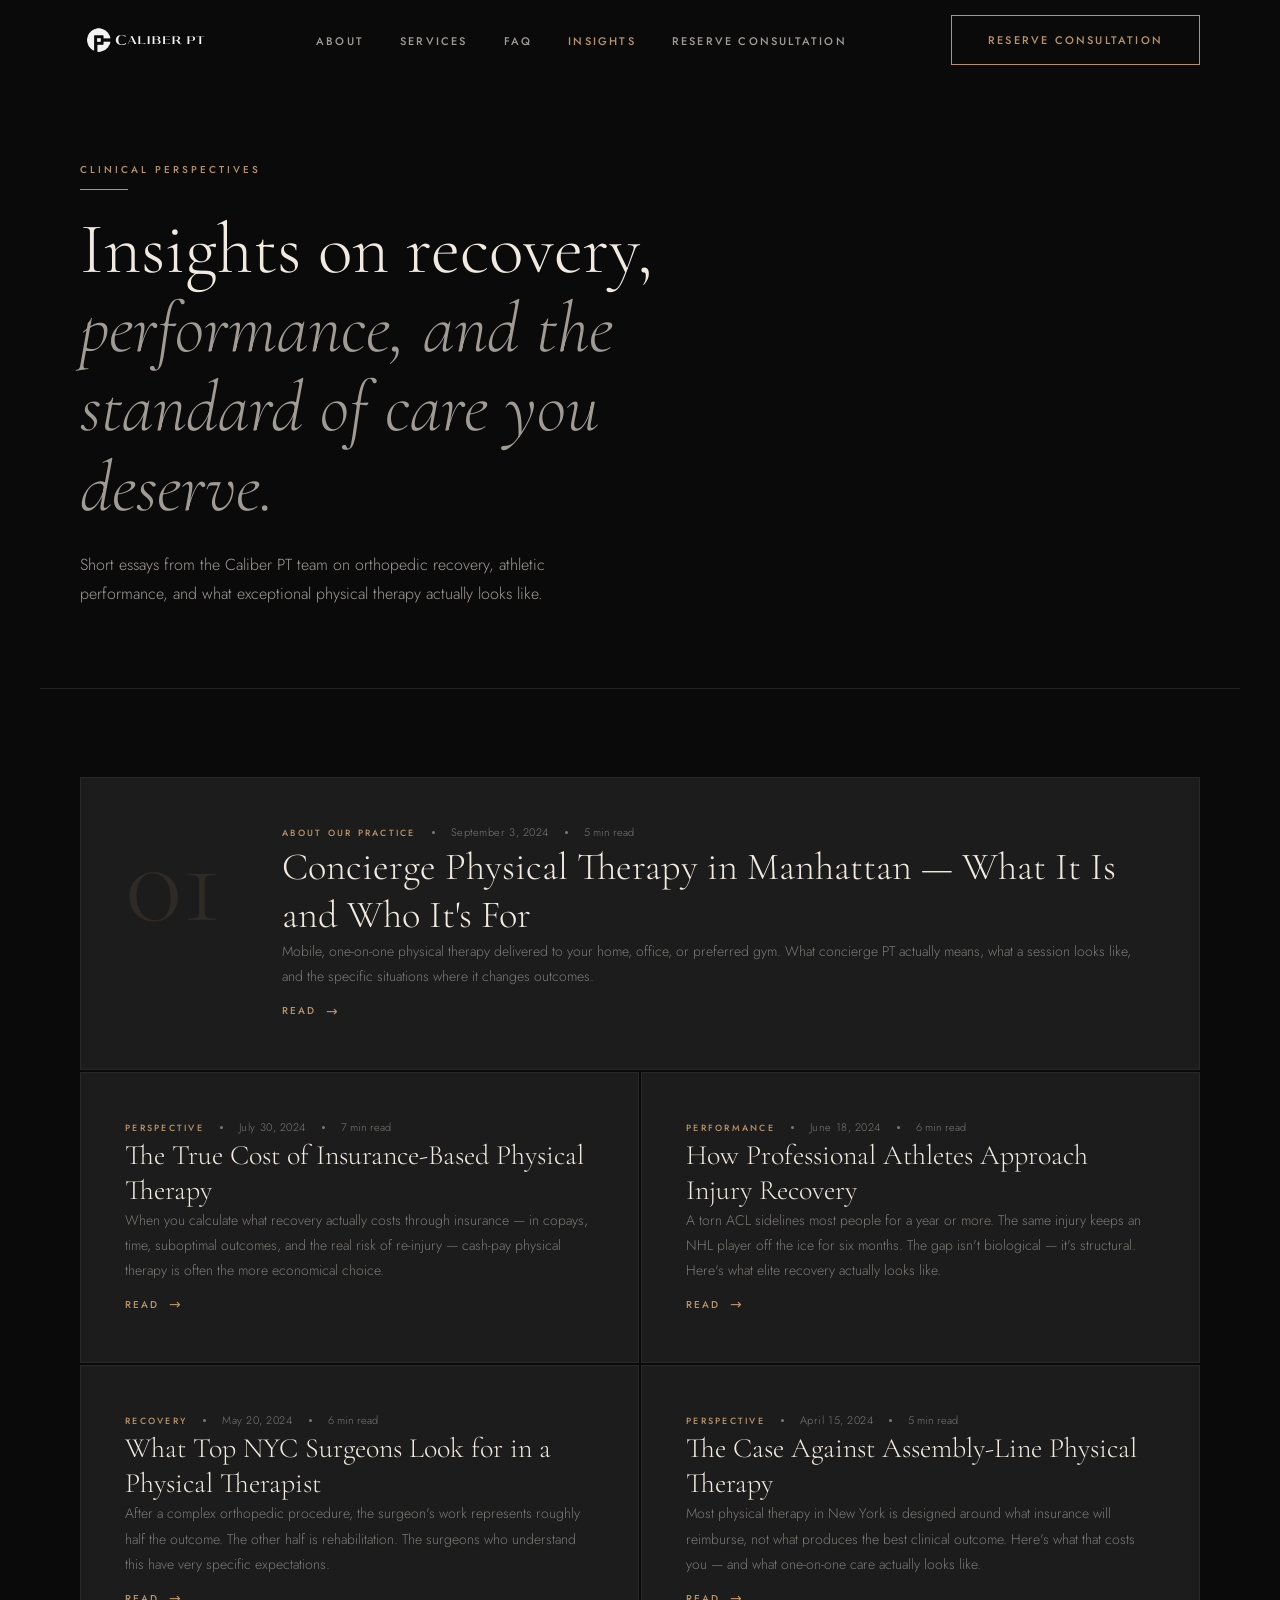
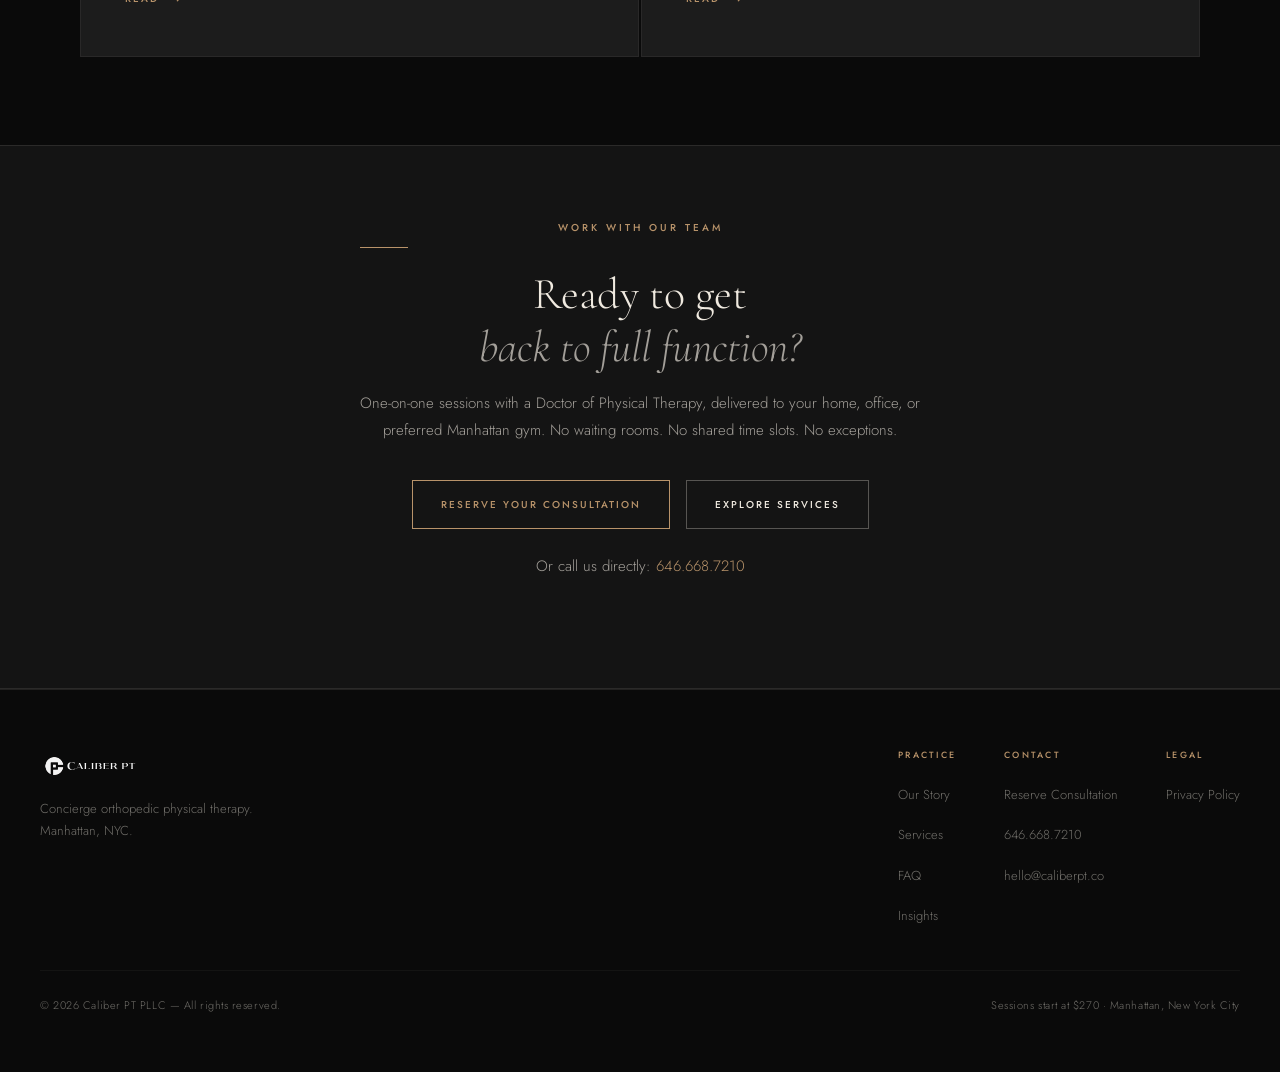
==== index.html @ 9ef49065 "Update index.html with content from caliber-blog-FIXED" ====
<!DOCTYPE html>
<html lang="en">
<head>
  <meta charset="UTF-8"><meta name="viewport" content="width=device-width, initial-scale=1">
  <meta name="theme-color" content="#0A0A0A">
  <title>Insights — Caliber PT | Concierge Physical Therapy Manhattan</title>
  <meta name="description" content="Clinical perspectives on orthopedic recovery, performance, and what exceptional physical therapy actually looks like. From the team at Caliber PT, Manhattan's concierge PT practice.">
  <link rel="canonical" href="https://insights.caliberpt.co">
  <meta property="og:type" content="website">
  <meta property="og:site_name" content="Caliber PT — Insights">
  <meta property="og:title" content="Insights — Caliber PT | Concierge Physical Therapy Manhattan">
  <meta property="og:description" content="Clinical perspectives on orthopedic recovery, performance, and what exceptional physical therapy actually looks like.">
  <meta property="og:url" content="https://insights.caliberpt.co">
  <meta property="og:locale" content="en_US">
  <script type="application/ld+json">{
  "@context": "https://schema.org",
  "@type": "LocalBusiness",
  "name": "Caliber PT PLLC",
  "description": "Concierge orthopedic physical therapy serving Manhattan, NYC. One-on-one sessions with Doctors of Physical Therapy.",
  "url": "https://caliberpt.co",
  "telephone": "646-668-7210",
  "email": "hello@caliberpt.co",
  "priceRange": "$$$",
  "address": {"@type":"PostalAddress","addressLocality":"Manhattan","addressRegion":"NY","addressCountry":"US"},
  "geo": {"@type":"GeoCoordinates","latitude":40.7831,"longitude":-73.9712},
  "areaServed": {"@type":"City","name":"Manhattan"},
  "sameAs": ["https://www.instagram.com/caliberptnyc/"]
}</script>
  <link rel="preconnect" href="https://fonts.googleapis.com">
<link rel="preconnect" href="https://fonts.gstatic.com" crossorigin>
<link rel="stylesheet" href="/_astro/_slug_.BFA1s-Ub.css">

</head>
<body>
<a href="#main-content" class="skip-link">Skip to content</a>
<nav class="nav" id="nav" role="navigation" aria-label="Main navigation">
  <div class="nav-inner">
    <a href="https://caliberpt.co" class="nav-logo" aria-label="Caliber PT — return to main site"><img src="caliber_logo.svg" alt="Caliber PT" style="height:52px;width:auto;display:block;"></a>
    <button class="nav-toggle" id="nav-toggle" aria-expanded="false" aria-controls="nav-links" aria-label="Toggle navigation"><span></span><span></span><span></span></button>
    <ul class="nav-links" id="nav-links" role="list">
      <li><a href="https://caliberpt.co/#/about">About</a></li>
      <li><a href="https://caliberpt.co/#/services">Services</a></li>
      <li><a href="https://caliberpt.co/#/faq">FAQ</a></li>
      <li><a href="https://insights.caliberpt.co" class="active">Insights</a></li>
      <li class="nav-cta-mobile-wrap"><a href="https://caliberpt.co/#/contact" class="nav-cta-mobile">Reserve Consultation</a></li>
    </ul>
    <a href="https://caliberpt.co/#/contact" class="nav-cta" aria-label="Reserve your consultation">Reserve Consultation</a>
  </div>
</nav>
<main id="main-content">

  <section class="hero" aria-label="Blog introduction">
    <span class="eyebrow fade-up">Clinical Perspectives</span>
    <h1 class="fade-up delay-1">
      Insights on recovery,<br><em>performance, and the standard of care you deserve.</em>
    </h1>
    <p class="hero-sub fade-up delay-2">
      Short essays from the Caliber PT team on orthopedic recovery, athletic performance,
      and what exceptional physical therapy actually looks like.
    </p>
  </section>

  <section class="posts-section" aria-label="All articles">
    <div class="posts-grid" id="posts-grid">

      <!-- FEATURED -->
      <article class="post-card fade-up featured" style="transition-delay:0s">
        <div class="post-number" aria-hidden="true">01</div>
        <div class="post-content">
          <div class="post-card-meta">
            <span class="post-category">About Our Practice</span>
            <span class="post-meta-dot" aria-hidden="true"></span>
            <time class="post-date" datetime="2024-09-03">September 3, 2024</time>
            <span class="post-meta-dot" aria-hidden="true"></span>
            <span class="post-read-time">5 min read</span>
          </div>
          <h2><a href="/blog/concierge-pt-manhattan">Concierge Physical Therapy in Manhattan — What It Is and Who It's For</a></h2>
          <p class="post-excerpt">Mobile, one-on-one physical therapy delivered to your home, office, or preferred gym. What concierge PT actually means, what a session looks like, and the specific situations where it changes outcomes.</p>
          <a href="/blog/concierge-pt-manhattan" class="post-read-link" aria-label="Read: Concierge Physical Therapy in Manhattan">Read</a>
        </div>
      </article>

      <!-- 4 STANDARD ARTICLES -->
      <article class="post-card fade-up" style="transition-delay:0.1s">
        <div class="post-content">
          <div class="post-card-meta">
            <span class="post-category">Perspective</span>
            <span class="post-meta-dot" aria-hidden="true"></span>
            <time class="post-date" datetime="2024-07-30">July 30, 2024</time>
            <span class="post-meta-dot" aria-hidden="true"></span>
            <span class="post-read-time">7 min read</span>
          </div>
          <h2><a href="/blog/true-cost-of-insurance-pt">The True Cost of Insurance-Based Physical Therapy</a></h2>
          <p class="post-excerpt">When you calculate what recovery actually costs through insurance — in copays, time, suboptimal outcomes, and the real risk of re-injury — cash-pay physical therapy is often the more economical choice.</p>
          <a href="/blog/true-cost-of-insurance-pt" class="post-read-link" aria-label="Read: The True Cost of Insurance-Based PT">Read</a>
        </div>
      </article>

      <article class="post-card fade-up" style="transition-delay:0.2s">
        <div class="post-content">
          <div class="post-card-meta">
            <span class="post-category">Performance</span>
            <span class="post-meta-dot" aria-hidden="true"></span>
            <time class="post-date" datetime="2024-06-18">June 18, 2024</time>
            <span class="post-meta-dot" aria-hidden="true"></span>
            <span class="post-read-time">6 min read</span>
          </div>
          <h2><a href="/blog/how-athletes-recover">How Professional Athletes Approach Injury Recovery</a></h2>
          <p class="post-excerpt">A torn ACL sidelines most people for a year or more. The same injury keeps an NHL player off the ice for six months. The gap isn't biological — it's structural. Here's what elite recovery actually looks like.</p>
          <a href="/blog/how-athletes-recover" class="post-read-link" aria-label="Read: How Professional Athletes Approach Injury Recovery">Read</a>
        </div>
      </article>

      <article class="post-card fade-up" style="transition-delay:0.3s">
        <div class="post-content">
          <div class="post-card-meta">
            <span class="post-category">Recovery</span>
            <span class="post-meta-dot" aria-hidden="true"></span>
            <time class="post-date" datetime="2024-05-20">May 20, 2024</time>
            <span class="post-meta-dot" aria-hidden="true"></span>
            <span class="post-read-time">6 min read</span>
          </div>
          <h2><a href="/blog/what-surgeons-expect">What Top NYC Surgeons Look for in a Physical Therapist</a></h2>
          <p class="post-excerpt">After a complex orthopedic procedure, the surgeon's work represents roughly half the outcome. The other half is rehabilitation. The surgeons who understand this have very specific expectations.</p>
          <a href="/blog/what-surgeons-expect" class="post-read-link" aria-label="Read: What Top NYC Surgeons Look for in a PT">Read</a>
        </div>
      </article>

      <article class="post-card fade-up" style="transition-delay:0.4s">
        <div class="post-content">
          <div class="post-card-meta">
            <span class="post-category">Perspective</span>
            <span class="post-meta-dot" aria-hidden="true"></span>
            <time class="post-date" datetime="2024-04-15">April 15, 2024</time>
            <span class="post-meta-dot" aria-hidden="true"></span>
            <span class="post-read-time">5 min read</span>
          </div>
          <h2><a href="/blog/assembly-line-pt">The Case Against Assembly-Line Physical Therapy</a></h2>
          <p class="post-excerpt">Most physical therapy in New York is designed around what insurance will reimburse, not what produces the best clinical outcome. Here's what that costs you — and what one-on-one care actually looks like.</p>
          <a href="/blog/assembly-line-pt" class="post-read-link" aria-label="Read: The Case Against Assembly-Line PT">Read</a>
        </div>
      </article>

    </div><!-- /posts-grid static -->

    <!-- AUTOMATED POSTS — loaded from posts.json via Make pipeline -->
    <div id="auto-posts-section" style="display:none;margin-top:2px;">
      <div class="posts-grid" id="auto-posts-grid"></div>
    </div>

  </section>

  <script type="application/ld+json">{"@context":"https://schema.org","@type":"Blog","name":"Caliber PT Insights","url":"https://insights.caliberpt.co","description":"Clinical perspectives on orthopedic recovery and performance from Caliber PT, Manhattan's concierge physical therapy practice.","publisher":{"@type":"Organization","name":"Caliber PT PLLC","url":"https://caliberpt.co"},"blogPost":[{"@type":"BlogPosting","headline":"Concierge Physical Therapy in Manhattan — What It Is and Who It's For","url":"https://insights.caliberpt.co/blog/concierge-pt-manhattan","datePublished":"2024-09-03"},{"@type":"BlogPosting","headline":"The True Cost of Insurance-Based Physical Therapy","url":"https://insights.caliberpt.co/blog/true-cost-of-insurance-pt","datePublished":"2024-07-30"},{"@type":"BlogPosting","headline":"How Professional Athletes Approach Injury Recovery","url":"https://insights.caliberpt.co/blog/how-athletes-recover","datePublished":"2024-06-18"},{"@type":"BlogPosting","headline":"What Top NYC Surgeons Look for in a Physical Therapist","url":"https://insights.caliberpt.co/blog/what-surgeons-expect","datePublished":"2024-05-20"},{"@type":"BlogPosting","headline":"The Case Against Assembly-Line Physical Therapy","url":"https://insights.caliberpt.co/blog/assembly-line-pt","datePublished":"2024-04-15"}]}</script>

</main>

<section class="article-cta" aria-label="Call to action">
  <div class="article-cta-inner">
    <span class="eyebrow">Work With Our Team</span>
    <h2>Ready to get<br><em>back to full function?</em></h2>
    <p>One-on-one sessions with a Doctor of Physical Therapy, delivered to your home, office, or preferred Manhattan gym. No waiting rooms. No shared time slots. No exceptions.</p>
    <div class="cta-btn-group">
      <a href="https://caliberpt.co/#/contact" class="btn-gold">Reserve Your Consultation</a>
      <a href="https://caliberpt.co/#/services" class="btn-cream">Explore Services</a>
    </div>
    <p class="cta-contact-line">Or call us directly: <a href="tel:6466687210">646.668.7210</a></p>
  </div>
</section>
<footer role="contentinfo">
  <div class="footer-inner">
    <div>
      <div class="footer-brand"><img src="caliber_logo.svg" alt="Caliber PT" style="height:40px;width:auto;display:block;margin-bottom:12px;"></div>
      <p class="footer-tagline">Concierge orthopedic physical therapy. Manhattan, NYC.</p>
    </div>
    <div class="footer-links">
      <div class="footer-col"><span class="footer-col-label">Practice</span>
        <ul role="list">
          <li><a href="https://caliberpt.co/#/about">Our Story</a></li>
          <li><a href="https://caliberpt.co/#/services">Services</a></li>
          <li><a href="https://caliberpt.co/#/faq">FAQ</a></li>
          <li><a href="https://insights.caliberpt.co">Insights</a></li>
        </ul>
      </div>
      <div class="footer-col"><span class="footer-col-label">Contact</span>
        <ul role="list">
          <li><a href="https://caliberpt.co/#/contact">Reserve Consultation</a></li>
          <li><a href="tel:6466687210">646.668.7210</a></li>
          <li><a href="mailto:hello@caliberpt.co">hello@caliberpt.co</a></li>
        </ul>
      </div>
      <div class="footer-col"><span class="footer-col-label">Legal</span>
        <ul role="list"><li><a href="https://caliberpt.co/#/privacy">Privacy Policy</a></li></ul>
      </div>
    </div>
  </div>
  <div class="footer-inner footer-bottom">
    <p>© 2026 Caliber PT PLLC — All rights reserved.</p>
    <p>Sessions start at $270 · Manhattan, New York City</p>
  </div>
</footer>

<script>
// Load automated posts from posts.json (Make pipeline output)
(async () => {
  try {
    const r = await fetch('./posts.json?v=' + Date.now());
    if (!r.ok) return;
    const posts = await r.json();
    if (!posts || !posts.length) return;
    const sorted = [...posts].sort((a,b) => b.publishTime - a.publishTime);
    const grid = document.getElementById('auto-posts-grid');
    const section = document.getElementById('auto-posts-section');
    sorted.forEach((p, i) => {
      const d = new Date(typeof p.publishTime === 'number' && p.publishTime < 1e12 ? p.publishTime * 1000 : p.publishTime);
      const date = d.toLocaleDateString('en-US', {year:'numeric',month:'long',day:'numeric'});
      const dateISO = d.toISOString().split('T')[0];
      grid.innerHTML += `
        <article class="post-card fade-up" style="transition-delay:${i * 0.1}s">
          <div class="post-content">
            <div class="post-card-meta">
              <span class="post-category">Insights</span>
              <span class="post-meta-dot" aria-hidden="true"></span>
              <time class="post-date" datetime="${dateISO}">${date}</time>
            </div>
            <h2><a href="./posts/${p.slug}.html">${p.title}</a></h2>
            <p class="post-excerpt">${p.excerpt || ''}</p>
            <a href="./posts/${p.slug}.html" class="post-read-link">Read</a>
          </div>
        </article>`;
    });
    section.style.display = 'block';
    // Re-trigger fade-up for new cards
    section.querySelectorAll('.fade-up').forEach(el => {
      new IntersectionObserver(([e]) => { if(e.isIntersecting) el.classList.add('visible'); }, {threshold:.1}).observe(el);
    });
  } catch(e) { /* posts.json not present yet — fine */ }
})();
</script>

<script>
document.addEventListener('DOMContentLoaded', function() {
  // Nav scroll
  var nav = document.getElementById('nav');
  window.addEventListener('scroll', function() {
    if (window.scrollY > 40) { nav && nav.classList.add('scrolled'); }
    else { nav && nav.classList.remove('scrolled'); }
  }, { passive: true });

  // Mobile nav toggle
  var toggle = document.getElementById('nav-toggle');
  var links = document.getElementById('nav-links');
  if (toggle) {
    toggle.addEventListener('click', function() {
      var isOpen = links && links.classList.toggle('open');
      toggle.setAttribute('aria-expanded', String(isOpen));
    });
  }

  // Fade-up on scroll — runs AFTER DOM exists so cards are found
  var fadeEls = document.querySelectorAll('.fade-up');
  if ('IntersectionObserver' in window) {
    var observer = new IntersectionObserver(function(entries) {
      entries.forEach(function(entry) {
        if (entry.isIntersecting) {
          entry.target.classList.add('visible');
          observer.unobserve(entry.target);
        }
      });
    }, { threshold: 0.08, rootMargin: '0px 0px -30px 0px' });
    fadeEls.forEach(function(el) { observer.observe(el); });
  } else {
    // Fallback for older browsers
    fadeEls.forEach(function(el) { el.classList.add('visible'); });
  }
});
</script>
</body>
</html>
---- _astro/_slug_.BFA1s-Ub.css ----
@import"https://fonts.googleapis.com/css2?family=Cormorant+Garamond:ital,wght@0,300;0,400;1,300;1,400&family=Jost:wght@300;400;500&display=swap";:root{--bg: #0A0A0A;--surface: #141414;--surface-2: #1C1C1C;--cream: #F0EAE0;--cream-65: rgba(240,234,224,.65);--cream-45: rgba(240,234,224,.45);--gold: #B8936A;--gold-light: #D4AC82;--border: rgba(240,234,224,.1);--border-hover: rgba(184,147,106,.35);--font-display: "Cormorant Garamond", Georgia, serif;--font-body: "Jost", system-ui, sans-serif;--max-w: 1200px;--content-w: 720px;--px: 40px;--section-py: 88px}*,*:before,*:after{box-sizing:border-box;margin:0;padding:0}html{scroll-behavior:smooth;-webkit-font-smoothing:antialiased}body{background:var(--bg);color:var(--cream-65);font-family:var(--font-body);font-weight:300;font-size:16px;line-height:1.9}a{color:inherit;text-decoration:none}img{display:block;max-width:100%}.skip-link{position:absolute;top:-100%;left:24px;padding:8px 16px;background:var(--gold);color:var(--bg);font-family:var(--font-body);font-size:12px;font-weight:500;letter-spacing:.1em;text-transform:uppercase;z-index:9999;transition:top .2s}.skip-link:focus{top:8px}.nav{position:fixed;top:0;left:0;right:0;height:80px;display:flex;align-items:center;z-index:100;transition:background .3s ease,backdrop-filter .3s ease}.nav.scrolled{background:#0a0a0af7;backdrop-filter:blur(12px);-webkit-backdrop-filter:blur(12px);border-bottom:1px solid var(--border)}.nav-inner{width:100%;max-width:var(--max-w);margin:0 auto;padding:0 var(--px);display:flex;align-items:center;justify-content:space-between}.nav-logo{font-family:var(--font-body);font-weight:500;font-size:13px;letter-spacing:.25em;text-transform:uppercase;color:var(--cream)}.nav-logo span{color:var(--gold)}.nav-links{display:flex;align-items:center;gap:36px;list-style:none}.nav-links a{font-family:var(--font-body);font-size:11px;font-weight:500;letter-spacing:.2em;text-transform:uppercase;color:var(--cream-65);transition:color .2s}.nav-links a:hover,.nav-links a.active{color:var(--cream)}.nav-links a.active{color:var(--gold)}.nav-cta{font-family:var(--font-body);font-size:11px;font-weight:500;letter-spacing:.2em;text-transform:uppercase;color:var(--gold);border:1px solid var(--gold);padding:14px 36px;transition:background .25s,color .25s}.nav-cta:hover{background:var(--gold);color:var(--bg)}.nav-toggle{display:none;flex-direction:column;gap:5px;cursor:pointer;background:none;border:none;padding:4px}.nav-toggle span{display:block;width:24px;height:1px;background:var(--cream);transition:transform .25s,opacity .25s}.hero{padding-top:160px;padding-bottom:80px;padding-left:var(--px);padding-right:var(--px);max-width:var(--max-w);margin:0 auto;border-bottom:1px solid var(--border)}.eyebrow{font-family:var(--font-body);font-size:10px;font-weight:500;letter-spacing:.3em;text-transform:uppercase;color:var(--gold);display:block;margin-bottom:20px}.eyebrow:after{content:"";display:block;width:48px;height:1px;background:var(--gold);margin-top:10px}.hero h1{font-family:var(--font-display);font-weight:300;font-size:clamp(42px,6vw,72px);line-height:1.1;color:var(--cream);max-width:700px}.hero h1 em{font-style:italic;color:var(--cream-65)}.hero-sub{margin-top:24px;font-size:16px;line-height:1.8;color:var(--cream-65);max-width:500px}.posts-section{max-width:var(--max-w);margin:0 auto;padding:var(--section-py) var(--px)}.posts-grid{display:grid;grid-template-columns:repeat(2,1fr);gap:2px}.post-card{background:var(--surface-2);border:1px solid rgba(240,234,224,.06);padding:44px;display:flex;flex-direction:column;gap:16px;transition:border-color .25s;position:relative;overflow:hidden}.post-card:after{content:"";position:absolute;bottom:0;left:44px;width:0;height:1px;background:var(--gold);transition:width .35s ease}.post-card:hover{border-color:var(--border-hover)}.post-card:hover:after{width:calc(100% - 88px)}.post-card-meta{display:flex;align-items:center;gap:16px}.post-category{font-family:var(--font-body);font-size:9px;font-weight:500;letter-spacing:.25em;text-transform:uppercase;color:var(--gold)}.post-date{font-size:11px;color:var(--cream-45);letter-spacing:.05em}.post-read-time{font-size:11px;color:var(--cream-45)}.post-meta-dot{width:3px;height:3px;border-radius:50%;background:var(--cream-45);flex-shrink:0}.post-card h2{font-family:var(--font-display);font-weight:300;font-size:clamp(22px,2.5vw,28px);line-height:1.25;color:var(--cream);transition:color .2s}.post-card:hover h2{color:var(--gold-light)}.post-excerpt{font-size:14px;line-height:1.8;color:var(--cream-45);flex:1}.post-read-link{display:inline-flex;align-items:center;gap:10px;font-family:var(--font-body);font-size:10px;font-weight:500;letter-spacing:.2em;text-transform:uppercase;color:var(--gold);margin-top:8px;transition:gap .2s}.post-card:hover .post-read-link{gap:16px}.post-read-link:after{content:"→";font-size:14px}.post-card.featured{grid-column:1 / -1;flex-direction:row;gap:60px;align-items:flex-start}.post-card.featured .post-content{flex:1}.post-card.featured .post-number{font-family:var(--font-display);font-size:120px;font-weight:300;line-height:1;color:#b8936a1f;flex-shrink:0;user-select:none}.post-card.featured h2{font-size:clamp(28px,3vw,40px)}.section-divider{width:100%;max-width:var(--max-w);margin:0 auto;padding:0 var(--px)}.section-divider hr{border:none;border-top:1px solid rgba(240,234,224,.06)}.article-hero{padding-top:160px;padding-bottom:64px;padding-left:var(--px);padding-right:var(--px);max-width:var(--max-w);margin:0 auto;border-bottom:1px solid var(--border)}.article-meta{display:flex;align-items:center;gap:16px;margin-bottom:32px;flex-wrap:wrap}.article-hero h1{font-family:var(--font-display);font-weight:300;font-size:clamp(36px,5vw,60px);line-height:1.1;color:var(--cream);max-width:820px;margin-bottom:24px}.article-hero h1 em{font-style:italic;color:var(--cream-65)}.article-description{font-size:17px;line-height:1.8;color:var(--cream-65);max-width:620px}.article-layout{display:grid;grid-template-columns:1fr 280px;gap:64px;max-width:var(--max-w);margin:0 auto;padding:64px var(--px) var(--section-py)}.article-body{min-width:0}.article-body p{font-size:16px;line-height:1.95;color:var(--cream-65);margin-bottom:28px}.article-body h2{font-family:var(--font-display);font-weight:300;font-size:clamp(24px,3vw,34px);line-height:1.2;color:var(--cream);margin:52px 0 20px}.article-body h3{font-family:var(--font-display);font-weight:400;font-size:clamp(18px,2vw,22px);line-height:1.3;color:var(--cream);margin:36px 0 16px}.article-body ul,.article-body ol{margin:0 0 28px 24px;color:var(--cream-65)}.article-body li{margin-bottom:10px;line-height:1.8}.article-body ul li::marker{color:var(--gold)}.article-body blockquote{border-left:2px solid var(--gold);padding:4px 0 4px 28px;margin:40px 0}.article-body blockquote p{font-family:var(--font-display);font-style:italic;font-size:clamp(18px,2.5vw,24px);line-height:1.6;color:var(--cream);margin-bottom:0}.article-body strong{font-weight:500;color:var(--cream)}.article-body hr{border:none;border-top:1px solid var(--border);margin:48px 0}.article-sidebar{position:sticky;top:110px;height:fit-content}.sidebar-card{background:var(--surface-2);border:1px solid rgba(240,234,224,.08);padding:32px;margin-bottom:24px}.sidebar-label{font-family:var(--font-body);font-size:9px;font-weight:500;letter-spacing:.3em;text-transform:uppercase;color:var(--gold);display:block;margin-bottom:16px}.sidebar-label:after{content:"";display:block;width:32px;height:1px;background:var(--gold);margin-top:8px}.sidebar-toc{list-style:none;display:flex;flex-direction:column;gap:4px}.sidebar-toc a{font-size:13px;color:var(--cream-45);line-height:1.5;display:block;padding:6px 0;border-bottom:1px solid rgba(240,234,224,.04);transition:color .2s}.sidebar-toc a:hover{color:var(--cream)}.sidebar-cta-heading{font-family:var(--font-display);font-weight:300;font-size:20px;line-height:1.3;color:var(--cream);margin-bottom:12px}.sidebar-cta-text{font-size:13px;color:var(--cream-45);line-height:1.7;margin-bottom:20px}.btn-gold{display:inline-block;font-family:var(--font-body);font-size:10px;font-weight:500;letter-spacing:.2em;text-transform:uppercase;color:var(--gold);border:1px solid var(--gold);padding:14px 28px;transition:background .25s,color .25s;width:100%;text-align:center}.btn-gold:hover{background:var(--gold);color:var(--bg)}.btn-cream{display:inline-block;font-family:var(--font-body);font-size:10px;font-weight:500;letter-spacing:.2em;text-transform:uppercase;color:var(--cream);border:1px solid rgba(240,234,224,.3);padding:14px 28px;transition:background .25s,color .25s;width:100%;text-align:center}.btn-cream:hover{background:var(--cream);color:var(--bg)}.article-cta{background:var(--surface);border-top:1px solid var(--border);border-bottom:1px solid var(--border);padding:72px var(--px);text-align:center}.article-cta-inner{max-width:560px;margin:0 auto}.article-cta h2{font-family:var(--font-display);font-weight:300;font-size:clamp(28px,4vw,44px);line-height:1.2;color:var(--cream);margin-bottom:16px}.article-cta h2 em{font-style:italic;color:var(--cream-65)}.article-cta p{font-size:15px;color:var(--cream-65);line-height:1.8;margin-bottom:36px}.cta-btn-group{display:flex;align-items:center;justify-content:center;gap:16px;flex-wrap:wrap}.cta-btn-group .btn-gold,.cta-btn-group .btn-cream{width:auto}.cta-contact-line{margin-top:24px;font-size:13px;color:var(--cream-45)}.cta-contact-line a{color:var(--gold);transition:color .2s}.cta-contact-line a:hover{color:var(--gold-light)}.back-bar{padding:24px var(--px);max-width:var(--max-w);margin:0 auto}.back-link{display:inline-flex;align-items:center;gap:10px;font-family:var(--font-body);font-size:10px;font-weight:500;letter-spacing:.2em;text-transform:uppercase;color:var(--cream-45);transition:color .2s,gap .2s}.back-link:hover{color:var(--cream);gap:14px}.back-link:before{content:"←";font-size:14px}footer{border-top:1px solid var(--border);padding:56px var(--px)}.footer-inner{max-width:var(--max-w);margin:0 auto;display:flex;align-items:flex-start;justify-content:space-between;gap:40px;flex-wrap:wrap}.footer-brand{font-family:var(--font-body);font-weight:500;font-size:13px;letter-spacing:.25em;text-transform:uppercase;color:var(--cream);margin-bottom:12px}.footer-brand span{color:var(--gold)}.footer-tagline{font-size:13px;color:var(--cream-45);max-width:240px;line-height:1.7}.footer-links{display:flex;gap:48px;flex-wrap:wrap}.footer-col-label{font-family:var(--font-body);font-size:9px;font-weight:500;letter-spacing:.25em;text-transform:uppercase;color:var(--gold);display:block;margin-bottom:16px}.footer-col ul{list-style:none;display:flex;flex-direction:column;gap:10px}.footer-col ul a{font-size:13px;color:var(--cream-45);transition:color .2s}.footer-col ul a:hover{color:var(--cream)}.footer-bottom{max-width:var(--max-w);margin:40px auto 0;padding-top:24px;border-top:1px solid rgba(240,234,224,.04);display:flex;align-items:center;justify-content:space-between;flex-wrap:wrap;gap:12px}.footer-bottom p{font-size:11px;color:var(--cream-45);letter-spacing:.05em}.fade-up{opacity:0;transform:translateY(24px);transition:opacity .7s ease,transform .7s ease}.fade-up.visible{opacity:1;transform:translateY(0)}.delay-1{transition-delay:.1s}.delay-2{transition-delay:.2s}.delay-3{transition-delay:.35s}.delay-4{transition-delay:.5s}@media (max-width: 900px){:root{--px: 24px;--section-py: 64px}.nav-links,.nav-cta{display:none}.nav-links.open{display:flex;flex-direction:column;position:fixed;top:80px;left:0;right:0;background:#0a0a0afa;backdrop-filter:blur(16px);padding:32px 24px 40px;gap:24px;border-bottom:1px solid var(--border)}.nav-links.open .nav-cta-mobile{display:inline-block;margin-top:8px;font-family:var(--font-body);font-size:11px;font-weight:500;letter-spacing:.2em;text-transform:uppercase;color:var(--gold);border:1px solid var(--gold);padding:14px 28px;text-align:center}.nav-toggle{display:flex}.posts-grid{grid-template-columns:1fr}.post-card.featured{flex-direction:column;gap:24px}.post-card.featured .post-number{display:none}.article-layout{grid-template-columns:1fr;gap:0}.article-sidebar{display:none}.footer-inner{flex-direction:column}}@media (max-width: 600px){.post-card{padding:28px}.cta-btn-group{flex-direction:column;align-items:stretch}.cta-btn-group .btn-gold,.cta-btn-group .btn-cream{width:100%;text-align:center}}:focus-visible{outline:2px solid var(--gold);outline-offset:3px}::selection{background:#b8936a40;color:var(--cream)}
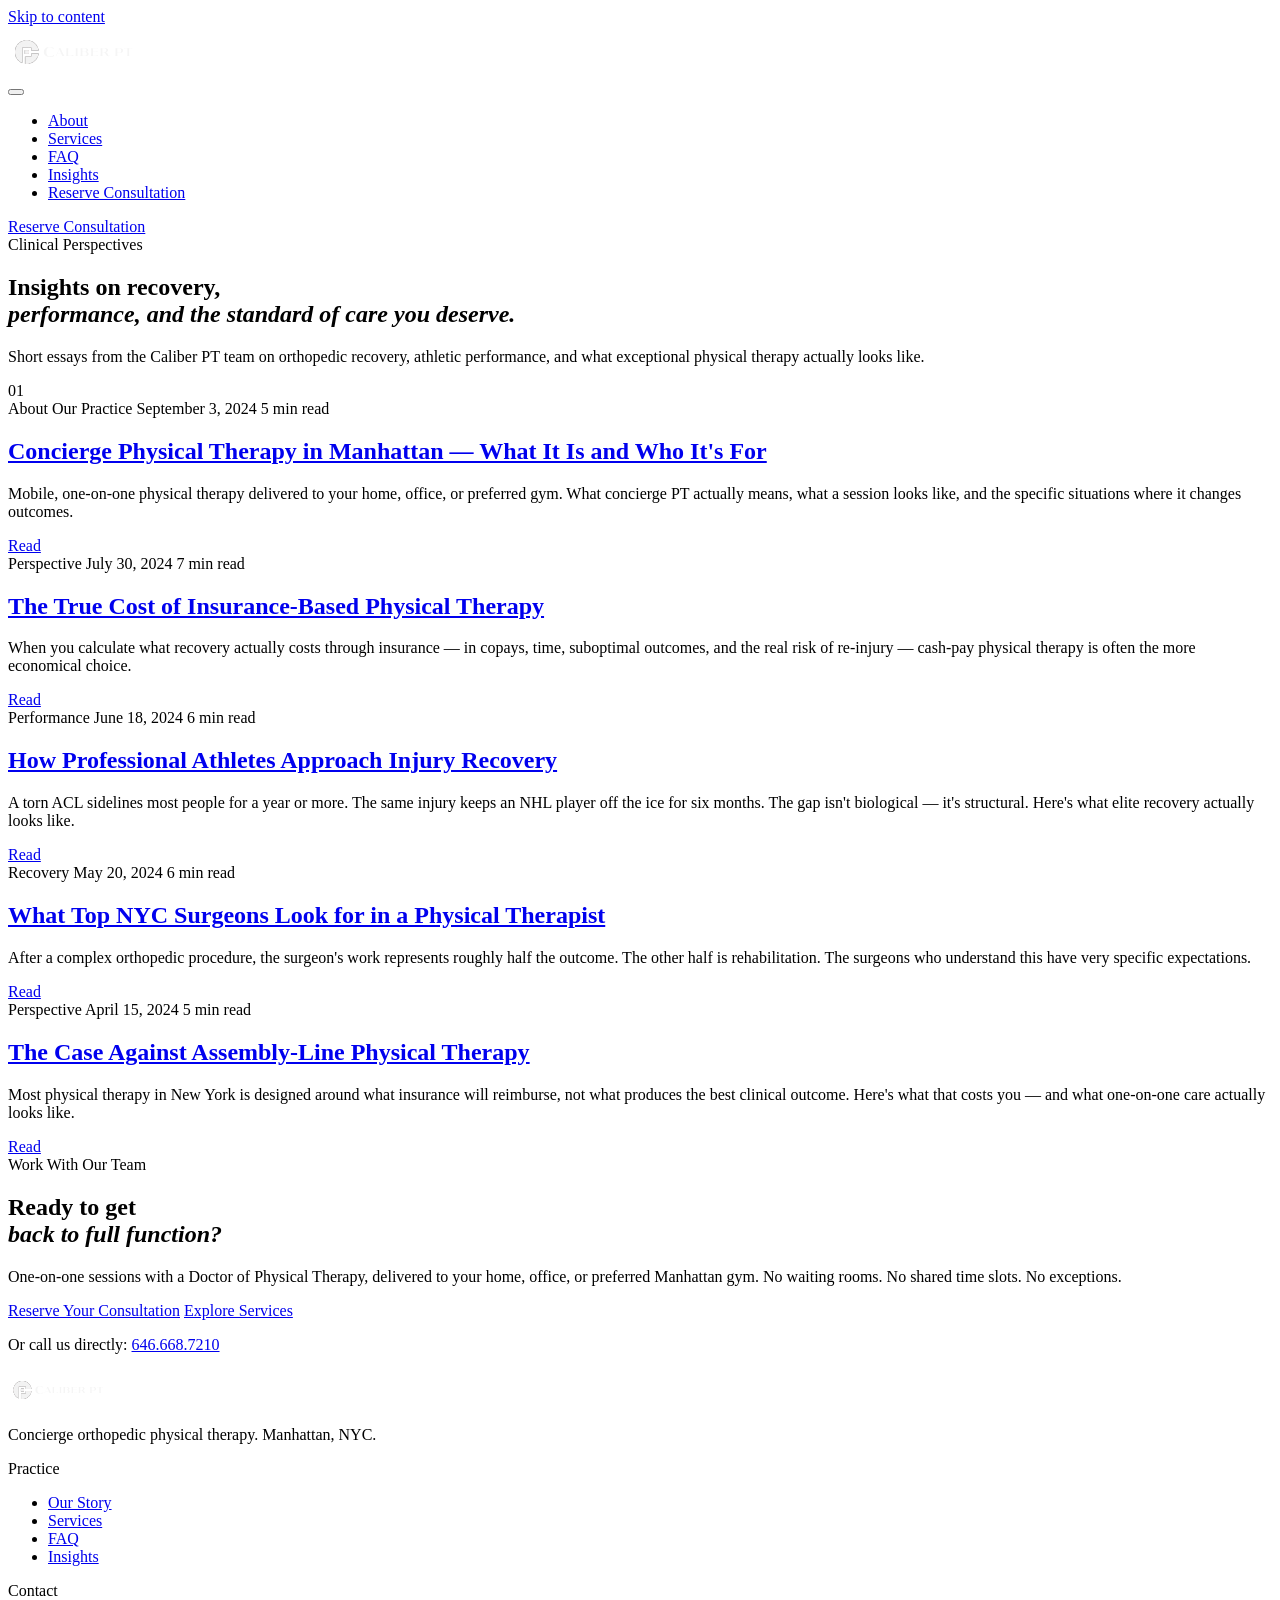
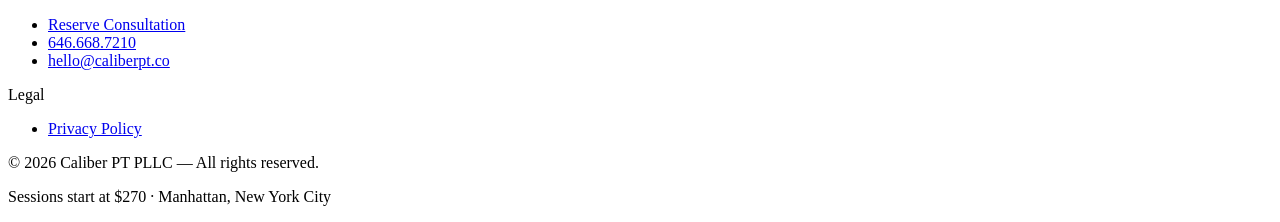
==== commit edfabd69: "Fix stylesheet link in index.html stylesheet fix" ====
--- a/index.html
+++ b/index.html
@@ -28,7 +28,7 @@
 }</script>
   <link rel="preconnect" href="https://fonts.googleapis.com">
 <link rel="preconnect" href="https://fonts.gstatic.com" crossorigin>
-<link rel="stylesheet" href="/_astro/_slug_.BFA1s-Ub.css">
+<link rel="stylesheet" href="href="./_astro/_slug_.BFA1s-Ub.css">
 
 </head>
 <body>
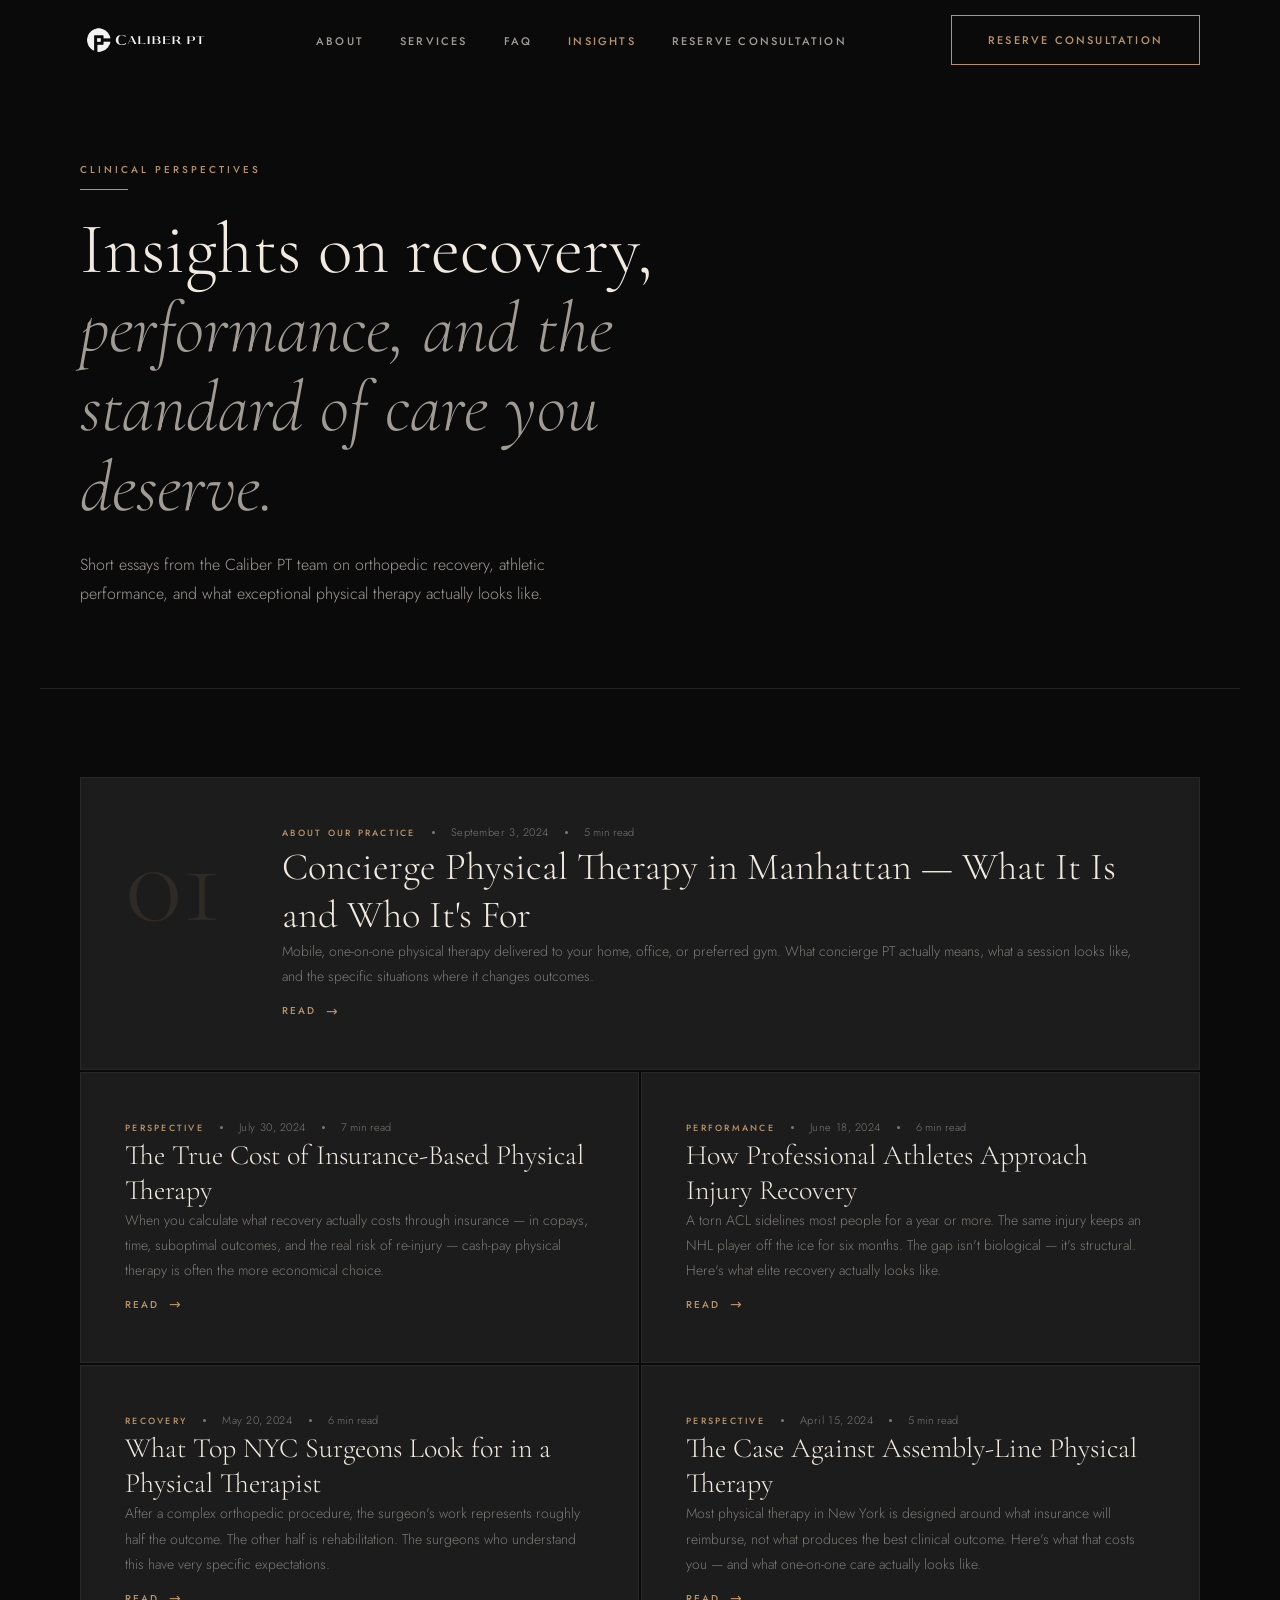
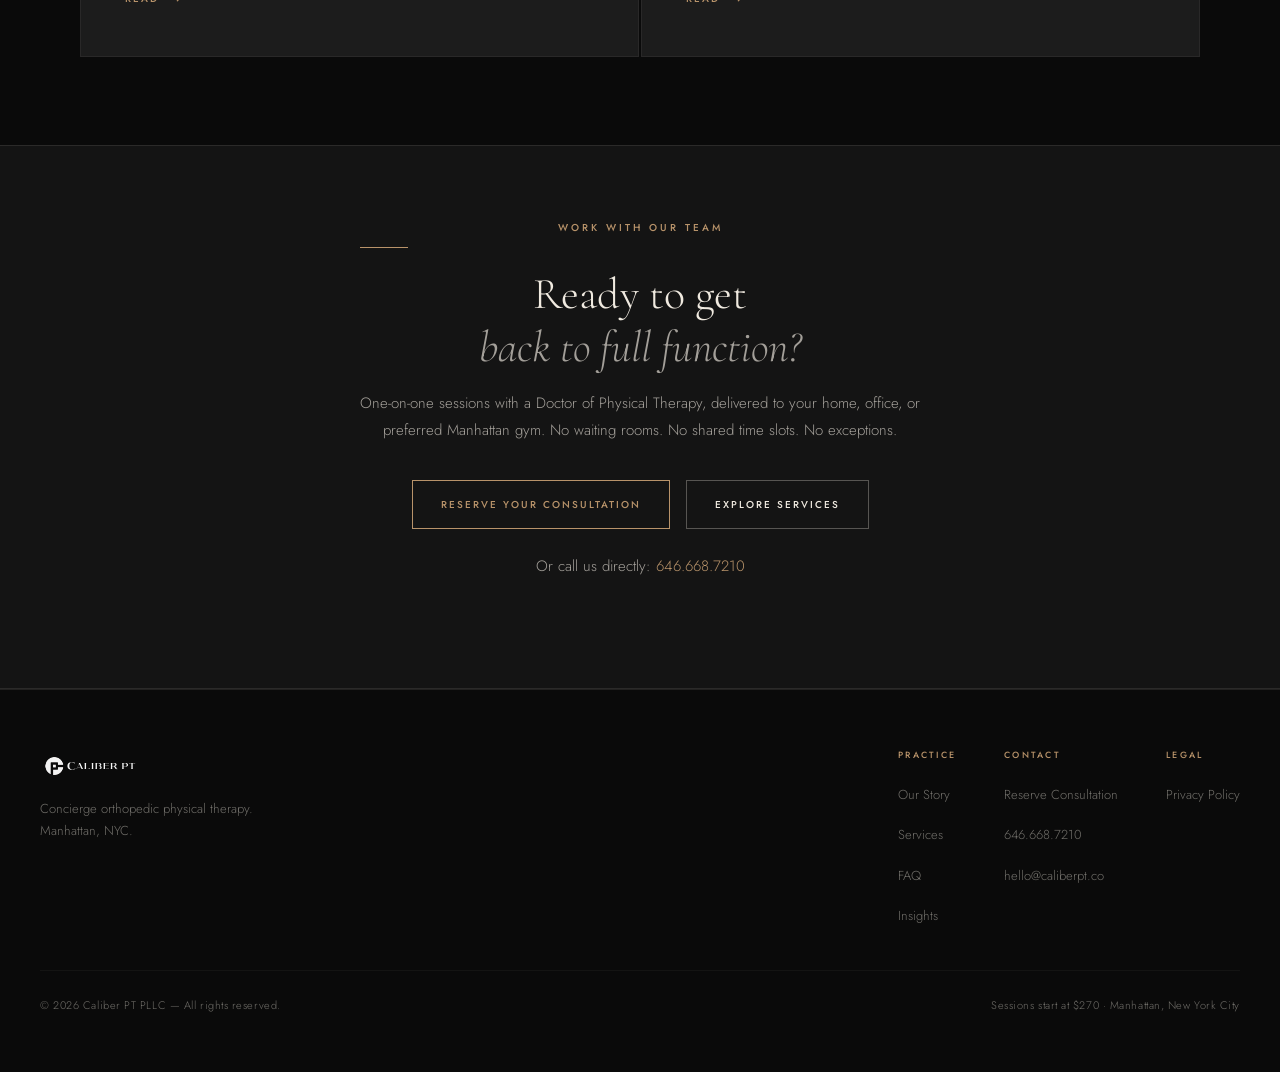
==== commit a8f2b54d: "Fix stylesheet link in index.html" ====
--- a/index.html
+++ b/index.html
@@ -28,8 +28,7 @@
 }</script>
   <link rel="preconnect" href="https://fonts.googleapis.com">
 <link rel="preconnect" href="https://fonts.gstatic.com" crossorigin>
-<link rel="stylesheet" href="href="./_astro/_slug_.BFA1s-Ub.css">
-
+<link rel="stylesheet" href="./_astro/_slug_.BFA1s-Ub.css">
 </head>
 <body>
 <a href="#main-content" class="skip-link">Skip to content</a>
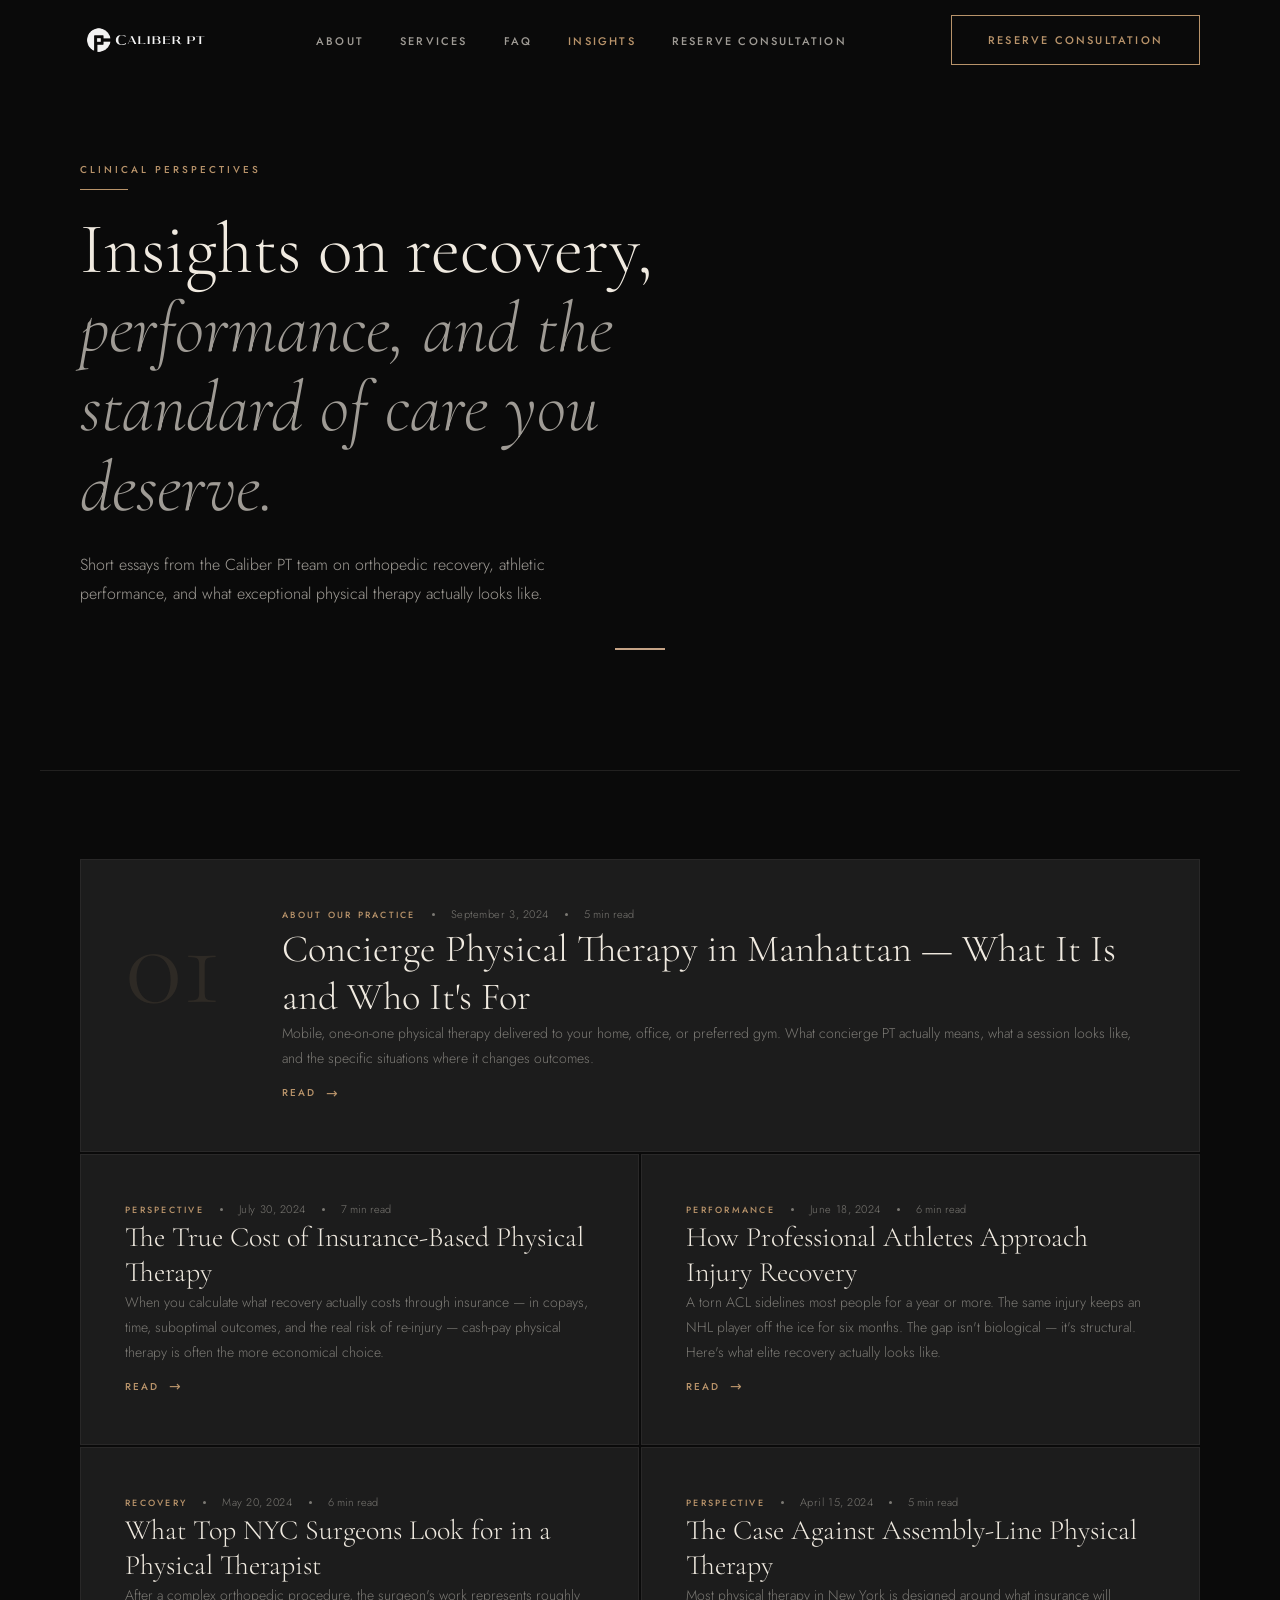
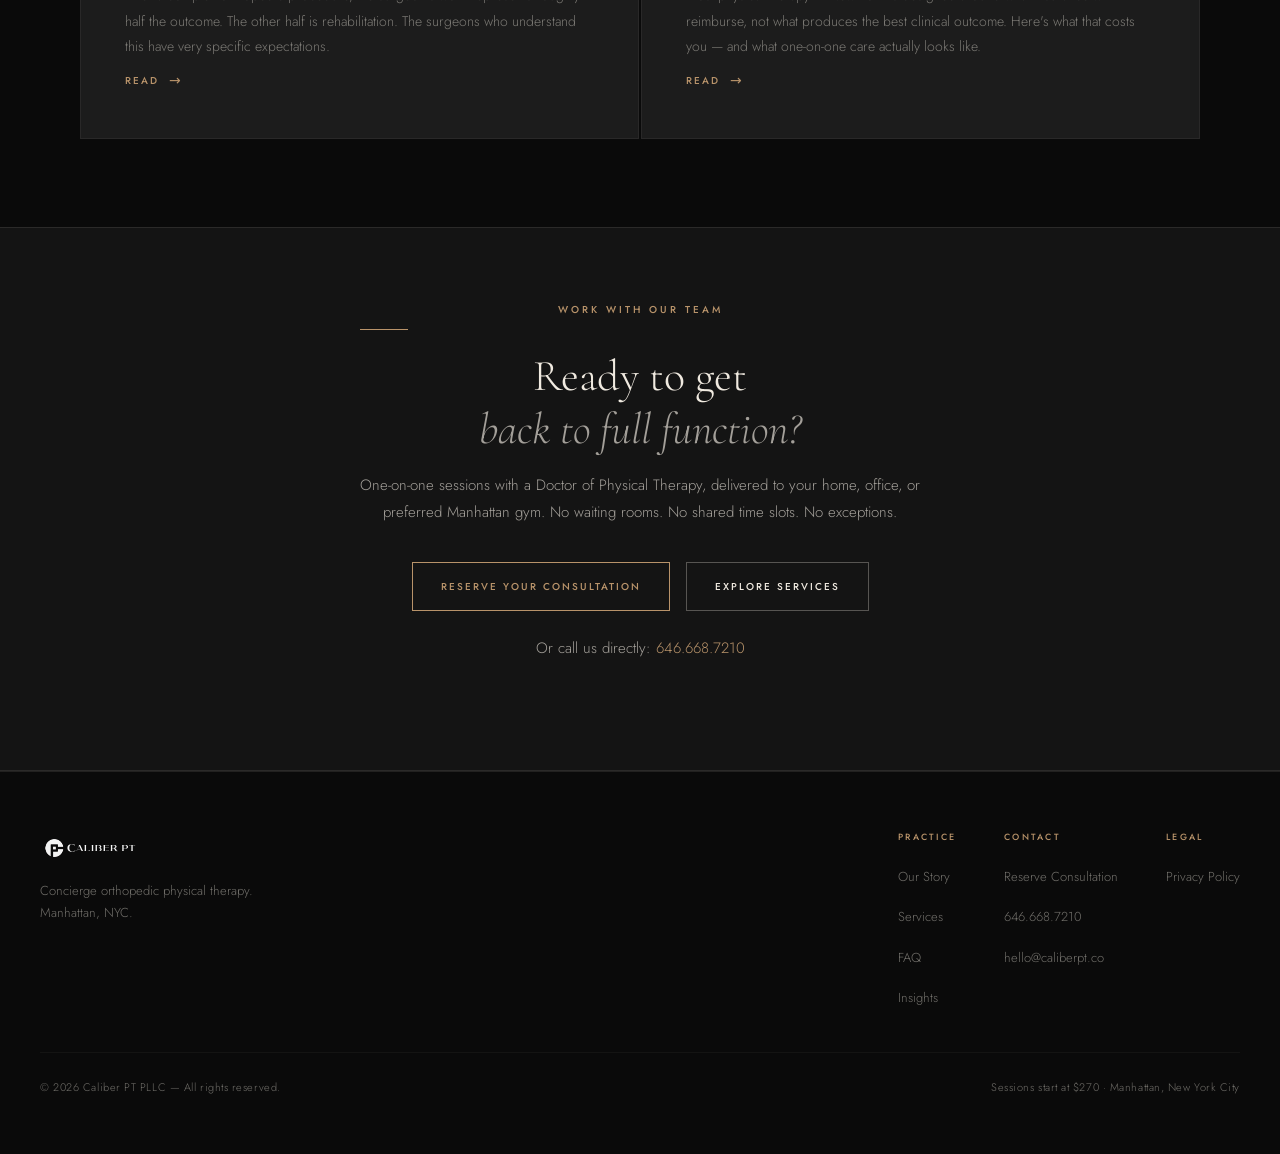
==== commit 24e47d54: "Add styling for horizontal rule in index.html Added a new CSS class for styling a horizontal rule." ====
--- a/index.html
+++ b/index.html
@@ -29,6 +29,17 @@
   <link rel="preconnect" href="https://fonts.googleapis.com">
 <link rel="preconnect" href="https://fonts.gstatic.com" crossorigin>
 <link rel="stylesheet" href="./_astro/_slug_.BFA1s-Ub.css">
+<style>
+.your-line-class {
+  width: 50px;
+  margin-left: auto;
+  margin-right: auto;
+  display: block;
+  border: 1px solid #c5a386;
+  margin-top: 40px;
+  margin-bottom: 40px;
+}
+</style>  
 </head>
 <body>
 <a href="#main-content" class="skip-link">Skip to content</a>
@@ -57,6 +68,7 @@
       Short essays from the Caliber PT team on orthopedic recovery, athletic performance,
       and what exceptional physical therapy actually looks like.
     </p>
+    <hr class="your-line-class">
   </section>
 
   <section class="posts-section" aria-label="All articles">
--- a/_astro/_slug_.BFA1s-Ub.css
+++ b/_astro/_slug_.BFA1s-Ub.css
@@ -1 +1,7 @@
-@import"https://fonts.googleapis.com/css2?family=Cormorant+Garamond:ital,wght@0,300;0,400;1,300;1,400&family=Jost:wght@300;400;500&display=swap";:root{--bg: #0A0A0A;--surface: #141414;--surface-2: #1C1C1C;--cream: #F0EAE0;--cream-65: rgba(240,234,224,.65);--cream-45: rgba(240,234,224,.45);--gold: #B8936A;--gold-light: #D4AC82;--border: rgba(240,234,224,.1);--border-hover: rgba(184,147,106,.35);--font-display: "Cormorant Garamond", Georgia, serif;--font-body: "Jost", system-ui, sans-serif;--max-w: 1200px;--content-w: 720px;--px: 40px;--section-py: 88px}*,*:before,*:after{box-sizing:border-box;margin:0;padding:0}html{scroll-behavior:smooth;-webkit-font-smoothing:antialiased}body{background:var(--bg);color:var(--cream-65);font-family:var(--font-body);font-weight:300;font-size:16px;line-height:1.9}a{color:inherit;text-decoration:none}img{display:block;max-width:100%}.skip-link{position:absolute;top:-100%;left:24px;padding:8px 16px;background:var(--gold);color:var(--bg);font-family:var(--font-body);font-size:12px;font-weight:500;letter-spacing:.1em;text-transform:uppercase;z-index:9999;transition:top .2s}.skip-link:focus{top:8px}.nav{position:fixed;top:0;left:0;right:0;height:80px;display:flex;align-items:center;z-index:100;transition:background .3s ease,backdrop-filter .3s ease}.nav.scrolled{background:#0a0a0af7;backdrop-filter:blur(12px);-webkit-backdrop-filter:blur(12px);border-bottom:1px solid var(--border)}.nav-inner{width:100%;max-width:var(--max-w);margin:0 auto;padding:0 var(--px);display:flex;align-items:center;justify-content:space-between}.nav-logo{font-family:var(--font-body);font-weight:500;font-size:13px;letter-spacing:.25em;text-transform:uppercase;color:var(--cream)}.nav-logo span{color:var(--gold)}.nav-links{display:flex;align-items:center;gap:36px;list-style:none}.nav-links a{font-family:var(--font-body);font-size:11px;font-weight:500;letter-spacing:.2em;text-transform:uppercase;color:var(--cream-65);transition:color .2s}.nav-links a:hover,.nav-links a.active{color:var(--cream)}.nav-links a.active{color:var(--gold)}.nav-cta{font-family:var(--font-body);font-size:11px;font-weight:500;letter-spacing:.2em;text-transform:uppercase;color:var(--gold);border:1px solid var(--gold);padding:14px 36px;transition:background .25s,color .25s}.nav-cta:hover{background:var(--gold);color:var(--bg)}.nav-toggle{display:none;flex-direction:column;gap:5px;cursor:pointer;background:none;border:none;padding:4px}.nav-toggle span{display:block;width:24px;height:1px;background:var(--cream);transition:transform .25s,opacity .25s}.hero{padding-top:160px;padding-bottom:80px;padding-left:var(--px);padding-right:var(--px);max-width:var(--max-w);margin:0 auto;border-bottom:1px solid var(--border)}.eyebrow{font-family:var(--font-body);font-size:10px;font-weight:500;letter-spacing:.3em;text-transform:uppercase;color:var(--gold);display:block;margin-bottom:20px}.eyebrow:after{content:"";display:block;width:48px;height:1px;background:var(--gold);margin-top:10px}.hero h1{font-family:var(--font-display);font-weight:300;font-size:clamp(42px,6vw,72px);line-height:1.1;color:var(--cream);max-width:700px}.hero h1 em{font-style:italic;color:var(--cream-65)}.hero-sub{margin-top:24px;font-size:16px;line-height:1.8;color:var(--cream-65);max-width:500px}.posts-section{max-width:var(--max-w);margin:0 auto;padding:var(--section-py) var(--px)}.posts-grid{display:grid;grid-template-columns:repeat(2,1fr);gap:2px}.post-card{background:var(--surface-2);border:1px solid rgba(240,234,224,.06);padding:44px;display:flex;flex-direction:column;gap:16px;transition:border-color .25s;position:relative;overflow:hidden}.post-card:after{content:"";position:absolute;bottom:0;left:44px;width:0;height:1px;background:var(--gold);transition:width .35s ease}.post-card:hover{border-color:var(--border-hover)}.post-card:hover:after{width:calc(100% - 88px)}.post-card-meta{display:flex;align-items:center;gap:16px}.post-category{font-family:var(--font-body);font-size:9px;font-weight:500;letter-spacing:.25em;text-transform:uppercase;color:var(--gold)}.post-date{font-size:11px;color:var(--cream-45);letter-spacing:.05em}.post-read-time{font-size:11px;color:var(--cream-45)}.post-meta-dot{width:3px;height:3px;border-radius:50%;background:var(--cream-45);flex-shrink:0}.post-card h2{font-family:var(--font-display);font-weight:300;font-size:clamp(22px,2.5vw,28px);line-height:1.25;color:var(--cream);transition:color .2s}.post-card:hover h2{color:var(--gold-light)}.post-excerpt{font-size:14px;line-height:1.8;color:var(--cream-45);flex:1}.post-read-link{display:inline-flex;align-items:center;gap:10px;font-family:var(--font-body);font-size:10px;font-weight:500;letter-spacing:.2em;text-transform:uppercase;color:var(--gold);margin-top:8px;transition:gap .2s}.post-card:hover .post-read-link{gap:16px}.post-read-link:after{content:"→";font-size:14px}.post-card.featured{grid-column:1 / -1;flex-direction:row;gap:60px;align-items:flex-start}.post-card.featured .post-content{flex:1}.post-card.featured .post-number{font-family:var(--font-display);font-size:120px;font-weight:300;line-height:1;color:#b8936a1f;flex-shrink:0;user-select:none}.post-card.featured h2{font-size:clamp(28px,3vw,40px)}.section-divider{width:100%;max-width:var(--max-w);margin:0 auto;padding:0 var(--px)}.section-divider hr{border:none;border-top:1px solid rgba(240,234,224,.06)}.article-hero{padding-top:160px;padding-bottom:64px;padding-left:var(--px);padding-right:var(--px);max-width:var(--max-w);margin:0 auto;border-bottom:1px solid var(--border)}.article-meta{display:flex;align-items:center;gap:16px;margin-bottom:32px;flex-wrap:wrap}.article-hero h1{font-family:var(--font-display);font-weight:300;font-size:clamp(36px,5vw,60px);line-height:1.1;color:var(--cream);max-width:820px;margin-bottom:24px}.article-hero h1 em{font-style:italic;color:var(--cream-65)}.article-description{font-size:17px;line-height:1.8;color:var(--cream-65);max-width:620px}.article-layout{display:grid;grid-template-columns:1fr 280px;gap:64px;max-width:var(--max-w);margin:0 auto;padding:64px var(--px) var(--section-py)}.article-body{min-width:0}.article-body p{font-size:16px;line-height:1.95;color:var(--cream-65);margin-bottom:28px}.article-body h2{font-family:var(--font-display);font-weight:300;font-size:clamp(24px,3vw,34px);line-height:1.2;color:var(--cream);margin:52px 0 20px}.article-body h3{font-family:var(--font-display);font-weight:400;font-size:clamp(18px,2vw,22px);line-height:1.3;color:var(--cream);margin:36px 0 16px}.article-body ul,.article-body ol{margin:0 0 28px 24px;color:var(--cream-65)}.article-body li{margin-bottom:10px;line-height:1.8}.article-body ul li::marker{color:var(--gold)}.article-body blockquote{border-left:2px solid var(--gold);padding:4px 0 4px 28px;margin:40px 0}.article-body blockquote p{font-family:var(--font-display);font-style:italic;font-size:clamp(18px,2.5vw,24px);line-height:1.6;color:var(--cream);margin-bottom:0}.article-body strong{font-weight:500;color:var(--cream)}.article-body hr{border:none;border-top:1px solid var(--border);margin:48px 0}.article-sidebar{position:sticky;top:110px;height:fit-content}.sidebar-card{background:var(--surface-2);border:1px solid rgba(240,234,224,.08);padding:32px;margin-bottom:24px}.sidebar-label{font-family:var(--font-body);font-size:9px;font-weight:500;letter-spacing:.3em;text-transform:uppercase;color:var(--gold);display:block;margin-bottom:16px}.sidebar-label:after{content:"";display:block;width:32px;height:1px;background:var(--gold);margin-top:8px}.sidebar-toc{list-style:none;display:flex;flex-direction:column;gap:4px}.sidebar-toc a{font-size:13px;color:var(--cream-45);line-height:1.5;display:block;padding:6px 0;border-bottom:1px solid rgba(240,234,224,.04);transition:color .2s}.sidebar-toc a:hover{color:var(--cream)}.sidebar-cta-heading{font-family:var(--font-display);font-weight:300;font-size:20px;line-height:1.3;color:var(--cream);margin-bottom:12px}.sidebar-cta-text{font-size:13px;color:var(--cream-45);line-height:1.7;margin-bottom:20px}.btn-gold{display:inline-block;font-family:var(--font-body);font-size:10px;font-weight:500;letter-spacing:.2em;text-transform:uppercase;color:var(--gold);border:1px solid var(--gold);padding:14px 28px;transition:background .25s,color .25s;width:100%;text-align:center}.btn-gold:hover{background:var(--gold);color:var(--bg)}.btn-cream{display:inline-block;font-family:var(--font-body);font-size:10px;font-weight:500;letter-spacing:.2em;text-transform:uppercase;color:var(--cream);border:1px solid rgba(240,234,224,.3);padding:14px 28px;transition:background .25s,color .25s;width:100%;text-align:center}.btn-cream:hover{background:var(--cream);color:var(--bg)}.article-cta{background:var(--surface);border-top:1px solid var(--border);border-bottom:1px solid var(--border);padding:72px var(--px);text-align:center}.article-cta-inner{max-width:560px;margin:0 auto}.article-cta h2{font-family:var(--font-display);font-weight:300;font-size:clamp(28px,4vw,44px);line-height:1.2;color:var(--cream);margin-bottom:16px}.article-cta h2 em{font-style:italic;color:var(--cream-65)}.article-cta p{font-size:15px;color:var(--cream-65);line-height:1.8;margin-bottom:36px}.cta-btn-group{display:flex;align-items:center;justify-content:center;gap:16px;flex-wrap:wrap}.cta-btn-group .btn-gold,.cta-btn-group .btn-cream{width:auto}.cta-contact-line{margin-top:24px;font-size:13px;color:var(--cream-45)}.cta-contact-line a{color:var(--gold);transition:color .2s}.cta-contact-line a:hover{color:var(--gold-light)}.back-bar{padding:24px var(--px);max-width:var(--max-w);margin:0 auto}.back-link{display:inline-flex;align-items:center;gap:10px;font-family:var(--font-body);font-size:10px;font-weight:500;letter-spacing:.2em;text-transform:uppercase;color:var(--cream-45);transition:color .2s,gap .2s}.back-link:hover{color:var(--cream);gap:14px}.back-link:before{content:"←";font-size:14px}footer{border-top:1px solid var(--border);padding:56px var(--px)}.footer-inner{max-width:var(--max-w);margin:0 auto;display:flex;align-items:flex-start;justify-content:space-between;gap:40px;flex-wrap:wrap}.footer-brand{font-family:var(--font-body);font-weight:500;font-size:13px;letter-spacing:.25em;text-transform:uppercase;color:var(--cream);margin-bottom:12px}.footer-brand span{color:var(--gold)}.footer-tagline{font-size:13px;color:var(--cream-45);max-width:240px;line-height:1.7}.footer-links{display:flex;gap:48px;flex-wrap:wrap}.footer-col-label{font-family:var(--font-body);font-size:9px;font-weight:500;letter-spacing:.25em;text-transform:uppercase;color:var(--gold);display:block;margin-bottom:16px}.footer-col ul{list-style:none;display:flex;flex-direction:column;gap:10px}.footer-col ul a{font-size:13px;color:var(--cream-45);transition:color .2s}.footer-col ul a:hover{color:var(--cream)}.footer-bottom{max-width:var(--max-w);margin:40px auto 0;padding-top:24px;border-top:1px solid rgba(240,234,224,.04);display:flex;align-items:center;justify-content:space-between;flex-wrap:wrap;gap:12px}.footer-bottom p{font-size:11px;color:var(--cream-45);letter-spacing:.05em}.fade-up{opacity:0;transform:translateY(24px);transition:opacity .7s ease,transform .7s ease}.fade-up.visible{opacity:1;transform:translateY(0)}.delay-1{transition-delay:.1s}.delay-2{transition-delay:.2s}.delay-3{transition-delay:.35s}.delay-4{transition-delay:.5s}@media (max-width: 900px){:root{--px: 24px;--section-py: 64px}.nav-links,.nav-cta{display:none}.nav-links.open{display:flex;flex-direction:column;position:fixed;top:80px;left:0;right:0;background:#0a0a0afa;backdrop-filter:blur(16px);padding:32px 24px 40px;gap:24px;border-bottom:1px solid var(--border)}.nav-links.open .nav-cta-mobile{display:inline-block;margin-top:8px;font-family:var(--font-body);font-size:11px;font-weight:500;letter-spacing:.2em;text-transform:uppercase;color:var(--gold);border:1px solid var(--gold);padding:14px 28px;text-align:center}.nav-toggle{display:flex}.posts-grid{grid-template-columns:1fr}.post-card.featured{flex-direction:column;gap:24px}.post-card.featured .post-number{display:none}.article-layout{grid-template-columns:1fr;gap:0}.article-sidebar{display:none}.footer-inner{flex-direction:column}}@media (max-width: 600px){.post-card{padding:28px}.cta-btn-group{flex-direction:column;align-items:stretch}.cta-btn-group .btn-gold,.cta-btn-group .btn-cream{width:100%;text-align:center}}:focus-visible{outline:2px solid var(--gold);outline-offset:3px}::selection{background:#b8936a40;color:var(--cream)}
+@import"https://fonts.googleapis.com/css2?family=Cormorant+Garamond:ital,wght@0,300;0,400;1,300;1,400&family=Jost:wght@300;400;500&display=swap";:root{--bg: #0A0A0A;--surface: #141414;--surface-2: #1C1C1C;--cream: #F0EAE0;--cream-65: rgba(240,234,224,.65);--cream-45: rgba(240,234,224,.45);--gold: #B8936A;--gold-light: #D4AC82;--border: rgba(240,234,224,.1);--border-hover: rgba(184,147,106,.35);--font-display: "Cormorant Garamond", Georgia, serif;--font-body: "Jost", system-ui, sans-serif;--max-w: 1200px;--content-w: 720px;--px: 40px;--section-py: 88px}*,*:before,*:after{box-sizing:border-box;margin:0;padding:0}html{scroll-behavior:smooth;-webkit-font-smoothing:antialiased}body{background:var(--bg);color:var(--cream-65);font-family:var(--font-body);font-weight:300;font-size:16px;line-height:1.9}a{color:inherit;text-decoration:none}img{display:block;max-width:100%}.skip-link{position:absolute;top:-100%;left:24px;padding:8px 16px;background:var(--gold);color:var(--bg);font-family:var(--font-body);font-size:12px;font-weight:500;letter-spacing:.1em;text-transform:uppercase;z-index:9999;transition:top .2s}.skip-link:focus{top:8px}.nav{position:fixed;top:0;left:0;right:0;height:80px;display:flex;align-items:center;z-index:100;transition:background .3s ease,backdrop-filter .3s ease}.nav.scrolled{background:#0a0a0af7;backdrop-filter:blur(12px);-webkit-backdrop-filter:blur(12px);border-bottom:1px solid var(--border)}.nav-inner{width:100%;max-width:var(--max-w);margin:0 auto;padding:0 var(--px);display:flex;align-items:center;justify-content:space-between}.nav-logo{font-family:var(--font-body);font-weight:500;font-size:13px;letter-spacing:.25em;text-transform:uppercase;color:var(--cream)}.nav-logo span{color:var(--gold)}.nav-links{display:flex;align-items:center;gap:36px;list-style:none}.nav-links a{font-family:var(--font-body);font-size:11px;font-weight:500;letter-spacing:.2em;text-transform:uppercase;color:var(--cream-65);transition:color .2s}.nav-links a:hover,.nav-links a.active{color:var(--cream)}.nav-links a.active{color:var(--gold)}.nav-cta{font-family:var(--font-body);font-size:11px;font-weight:500;letter-spacing:.2em;text-transform:uppercase;color:var(--gold);border:1px solid var(--gold);padding:14px 36px;transition:background .25s,color .25s}.nav-cta:hover{background:var(--gold);color:var(--bg)}.nav-toggle{display:none;flex-direction:column;gap:5px;cursor:pointer;background:none;border:none;padding:4px}.nav-toggle span{display:block;width:24px;height:1px;background:var(--cream);transition:transform .25s,opacity .25s}.hero{padding-top:160px;padding-bottom:80px;padding-left:var(--px);padding-right:var(--px);max-width:var(--max-w);margin:0 auto;border-bottom:1px solid var(--border)}.eyebrow{font-family:var(--font-body);font-size:10px;font-weight:500;letter-spacing:.3em;text-transform:uppercase;color:var(--gold);display:block;margin-bottom:20px}.eyebrow:after{content:"";display:block;width:48px;height:1px;background:var(--gold);margin-top:10px}.hero h1{font-family:var(--font-display);font-weight:300;font-size:clamp(42px,6vw,72px);line-height:1.1;color:var(--cream);max-width:700px}.hero h1 em{font-style:italic;color:var(--cream-65)}.hero-sub{margin-top:24px;font-size:16px;line-height:1.8;color:var(--cream-65);max-width:500px}.posts-section{max-width:var(--max-w);margin:0 auto;padding:var(--section-py) var(--px)}.posts-grid{display:grid;grid-template-columns:repeat(2,1fr);gap:2px}.post-card{background:var(--surface-2);border:1px solid rgba(240,234,224,.06);padding:44px;display:flex;flex-direction:column;gap:16px;transition:border-color .25s;position:relative;overflow:hidden}.post-card:after{content:"";position:absolute;bottom:0;left:44px;width:0;height:1px;background:var(--gold);transition:width .35s ease}.post-card:hover{border-color:var(--border-hover)}.post-card:hover:after{width:calc(100% - 88px)}.post-card-meta{display:flex;align-items:center;gap:16px}.post-category{font-family:var(--font-body);font-size:9px;font-weight:500;letter-spacing:.25em;text-transform:uppercase;color:var(--gold)}.post-date{font-size:11px;color:var(--cream-45);letter-spacing:.05em}.post-read-time{font-size:11px;color:var(--cream-45)}.post-meta-dot{width:3px;height:3px;border-radius:50%;background:var(--cream-45);flex-shrink:0}.post-card h2{font-family:var(--font-display);font-weight:300;font-size:clamp(22px,2.5vw,28px);line-height:1.25;color:var(--cream);transition:color .2s}.post-card:hover h2{color:var(--gold-light)}.post-excerpt{font-size:14px;line-height:1.8;color:var(--cream-45);flex:1}.post-read-link{display:inline-flex;align-items:center;gap:10px;font-family:var(--font-body);font-size:10px;font-weight:500;letter-spacing:.2em;text-transform:uppercase;color:var(--gold);margin-top:8px;transition:gap .2s}.post-card:hover .post-read-link{gap:16px}.post-read-link:after{content:"→";font-size:14px}.post-card.featured{grid-column:1 / -1;flex-direction:row;gap:60px;align-items:flex-start}.post-card.featured .post-content{flex:1}.post-card.featured .post-number{font-family:var(--font-display);font-size:120px;font-weight:300;line-height:1;color:#b8936a1f;flex-shrink:0;user-select:none}.post-card.featured h2{font-size:clamp(28px,3vw,40px)}.section-divider{width:100%;max-width:var(--max-w);margin:0 auto;padding:0 var(--px)}.section-divider hr{border:none;border-top:1px solid rgba(240,234,224,.06)}.article-hero{padding-top:160px;padding-bottom:64px;padding-left:var(--px);padding-right:var(--px);max-width:var(--max-w);margin:0 auto;border-bottom:1px solid var(--border)}.article-meta{display:flex;align-items:center;gap:16px;margin-bottom:32px;flex-wrap:wrap}.article-hero h1{font-family:var(--font-display);font-weight:300;font-size:clamp(36px,5vw,60px);line-height:1.1;color:var(--cream);max-width:820px;margin-bottom:24px}.article-hero h1 em{font-style:italic;color:var(--cream-65)}.article-description{font-size:17px;line-height:1.8;color:var(--cream-65);max-width:620px}.article-layout{display:grid;grid-template-columns:1fr 280px;gap:64px;max-width:var(--max-w);margin:0 auto;padding:64px var(--px) var(--section-py)}.article-body{min-width:0}.article-body p{font-size:16px;line-height:1.95;color:var(--cream-65);margin-bottom:28px}.article-body h2{font-family:var(--font-display);font-weight:300;font-size:clamp(24px,3vw,34px);line-height:1.2;color:var(--cream);margin:52px 0 20px}.article-body h3{font-family:var(--font-display);font-weight:400;font-size:clamp(18px,2vw,22px);line-height:1.3;color:var(--cream);margin:36px 0 16px}.article-body ul,.article-body ol{margin:0 0 28px 24px;color:var(--cream-65)}.article-body li{margin-bottom:10px;line-height:1.8}.article-body ul li::marker{color:var(--gold)}.article-body blockquote{border-left:2px solid var(--gold);padding:4px 0 4px 28px;margin:40px 0}.article-body blockquote p{font-family:var(--font-display);font-style:italic;font-size:clamp(18px,2.5vw,24px);line-height:1.6;color:var(--cream);margin-bottom:0}.article-body strong{font-weight:500;color:var(--cream)}.article-body hr{border:none;border-top:1px solid var(--border);margin:48px 0}.article-sidebar{position:sticky;top:110px;height:fit-content}.sidebar-card{background:var(--surface-2);border:1px solid rgba(240,234,224,.08);padding:32px;margin-bottom:24px}.sidebar-label{font-family:var(--font-body);font-size:9px;font-weight:500;letter-spacing:.3em;text-transform:uppercase;color:var(--gold);display:block;margin-bottom:16px}.sidebar-label:after{content:"";display:block;width:32px;height:1px;background:var(--gold);margin-top:8px}.sidebar-toc{list-style:none;display:flex;flex-direction:column;gap:4px}.sidebar-toc a{font-size:13px;color:var(--cream-45);line-height:1.5;display:block;padding:6px 0;border-bottom:1px solid rgba(240,234,224,.04);transition:color .2s}.sidebar-toc a:hover{color:var(--cream)}.sidebar-cta-heading{font-family:var(--font-display);font-weight:300;font-size:20px;line-height:1.3;color:var(--cream);margin-bottom:12px}.sidebar-cta-text{font-size:13px;color:var(--cream-45);line-height:1.7;margin-bottom:20px}.btn-gold{display:inline-block;font-family:var(--font-body);font-size:10px;font-weight:500;letter-spacing:.2em;text-transform:uppercase;color:var(--gold);border:1px solid var(--gold);padding:14px 28px;transition:background .25s,color .25s;width:100%;text-align:center}.btn-gold:hover{background:var(--gold);color:var(--bg)}.btn-cream{display:inline-block;font-family:var(--font-body);font-size:10px;font-weight:500;letter-spacing:.2em;text-transform:uppercase;color:var(--cream);border:1px solid rgba(240,234,224,.3);padding:14px 28px;transition:background .25s,color .25s;width:100%;text-align:center}.btn-cream:hover{background:var(--cream);color:var(--bg)}.article-cta{background:var(--surface);border-top:1px solid var(--border);border-bottom:1px solid var(--border);padding:72px var(--px);text-align:center}.article-cta-inner{max-width:560px;margin:0 auto}.article-cta h2{font-family:var(--font-display);font-weight:300;font-size:clamp(28px,4vw,44px);line-height:1.2;color:var(--cream);margin-bottom:16px}.article-cta h2 em{font-style:italic;color:var(--cream-65)}.article-cta p{font-size:15px;color:var(--cream-65);line-height:1.8;margin-bottom:36px}.cta-btn-group{display:flex;align-items:center;justify-content:center;gap:16px;flex-wrap:wrap}.cta-btn-group .btn-gold,.cta-btn-group .btn-cream{width:auto}.cta-contact-line{margin-top:24px;font-size:13px;color:var(--cream-45)}.cta-contact-line a{color:var(--gold);transition:color .2s}.cta-contact-line a:hover{color:var(--gold-light)}.back-bar{padding:24px var(--px);max-width:var(--max-w);margin:0 auto}.back-link{display:inline-flex;align-items:center;gap:10px;font-family:var(--font-body);font-size:10px;font-weight:500;letter-spacing:.2em;text-transform:uppercase;color:var(--cream-45);transition:color .2s,gap .2s}.back-link:hover{color:var(--cream);gap:14px}.back-link:before{content:"←";font-size:14px}footer{border-top:1px solid var(--border);padding:56px var(--px)}.footer-inner{max-width:var(--max-w);margin:0 auto;display:flex;align-items:flex-start;justify-content:space-between;gap:40px;flex-wrap:wrap}.footer-brand{font-family:var(--font-body);font-weight:500;font-size:13px;letter-spacing:.25em;text-transform:uppercase;color:var(--cream);margin-bottom:12px}.footer-brand span{color:var(--gold)}.footer-tagline{font-size:13px;color:var(--cream-45);max-width:240px;line-height:1.7}.footer-links{display:flex;gap:48px;flex-wrap:wrap}.footer-col-label{font-family:var(--font-body);font-size:9px;font-weight:500;letter-spacing:.25em;text-transform:uppercase;color:var(--gold);display:block;margin-bottom:16px}.footer-col ul{list-style:none;display:flex;flex-direction:column;gap:10px}.footer-col ul a{font-size:13px;color:var(--cream-45);transition:color .2s}.footer-col ul a:hover{color:var(--cream)}.footer-bottom{max-width:var(--max-w);margin:40px auto 0;padding-top:24px;border-top:1px solid rgba(240,234,224,.04);display:flex;align-items:center;justify-content:space-between;flex-wrap:wrap;gap:12px}.footer-bottom p{font-size:11px;color:var(--cream-45);letter-spacing:.05em}.fade-up{opacity:0;transform:translateY(24px);transition:opacity .7s ease,transform .7s ease}.fade-up.visible{opacity:1;transform:translateY(0)}.delay-1{transition-delay:.1s}.delay-2{transition-delay:.2s}.delay-3{transition-delay:.35s}.delay-4{transition-delay:.5s}@media (max-width: 900px){:root{--px: 24px;--section-py: 64px}.nav-links,.nav-cta{display:none}.nav-links.open{display:flex;flex-direction:column;position:fixed;top:80px;left:0;right:0;background:#0a0a0afa;backdrop-filter:blur(16px);padding:32px 24px 40px;gap:24px;border-bottom:1px solid var(--border)}.nav-links.open .nav-cta-mobile{display:inline-block;margin-top:8px;font-family:var(--font-body);font-size:11px;font-weight:500;letter-spacing:.2em;text-transform:uppercase;color:var(--gold);border:1px solid var(--gold);padding:14px 28px;text-align:center}.nav-toggle{display:flex}.posts-grid{grid-template-columns:1fr}.post-card.featured{flex-direction:column;gap:24px}.post-card.featured .post-number{display:none}.article-layout{grid-template-columns:1fr;gap:0}.article-sidebar{display:none}.footer-inner{flex-direction:column}}@media (max-width: 600px){.post-card{padding:28px}.cta-btn-group{flex-direction:column;align-items:stretch}.cta-btn-group .btn-gold,.cta-btn-group .btn-cream{width:100%;text-align:center}}:focus-visible{outline:2px solid var(--gold);outline-offset:3px}::selection{background:#b8936a40;color:var(--cream)}.your-line-class {
+  width: 50px;       /* Or whatever width you prefer */
+  margin-left: auto;
+  margin-right: auto;
+  display: block;    /* Ensures margin: auto works */
+  border: 1px solid #c5a386; /* Your specific gold color */
+}
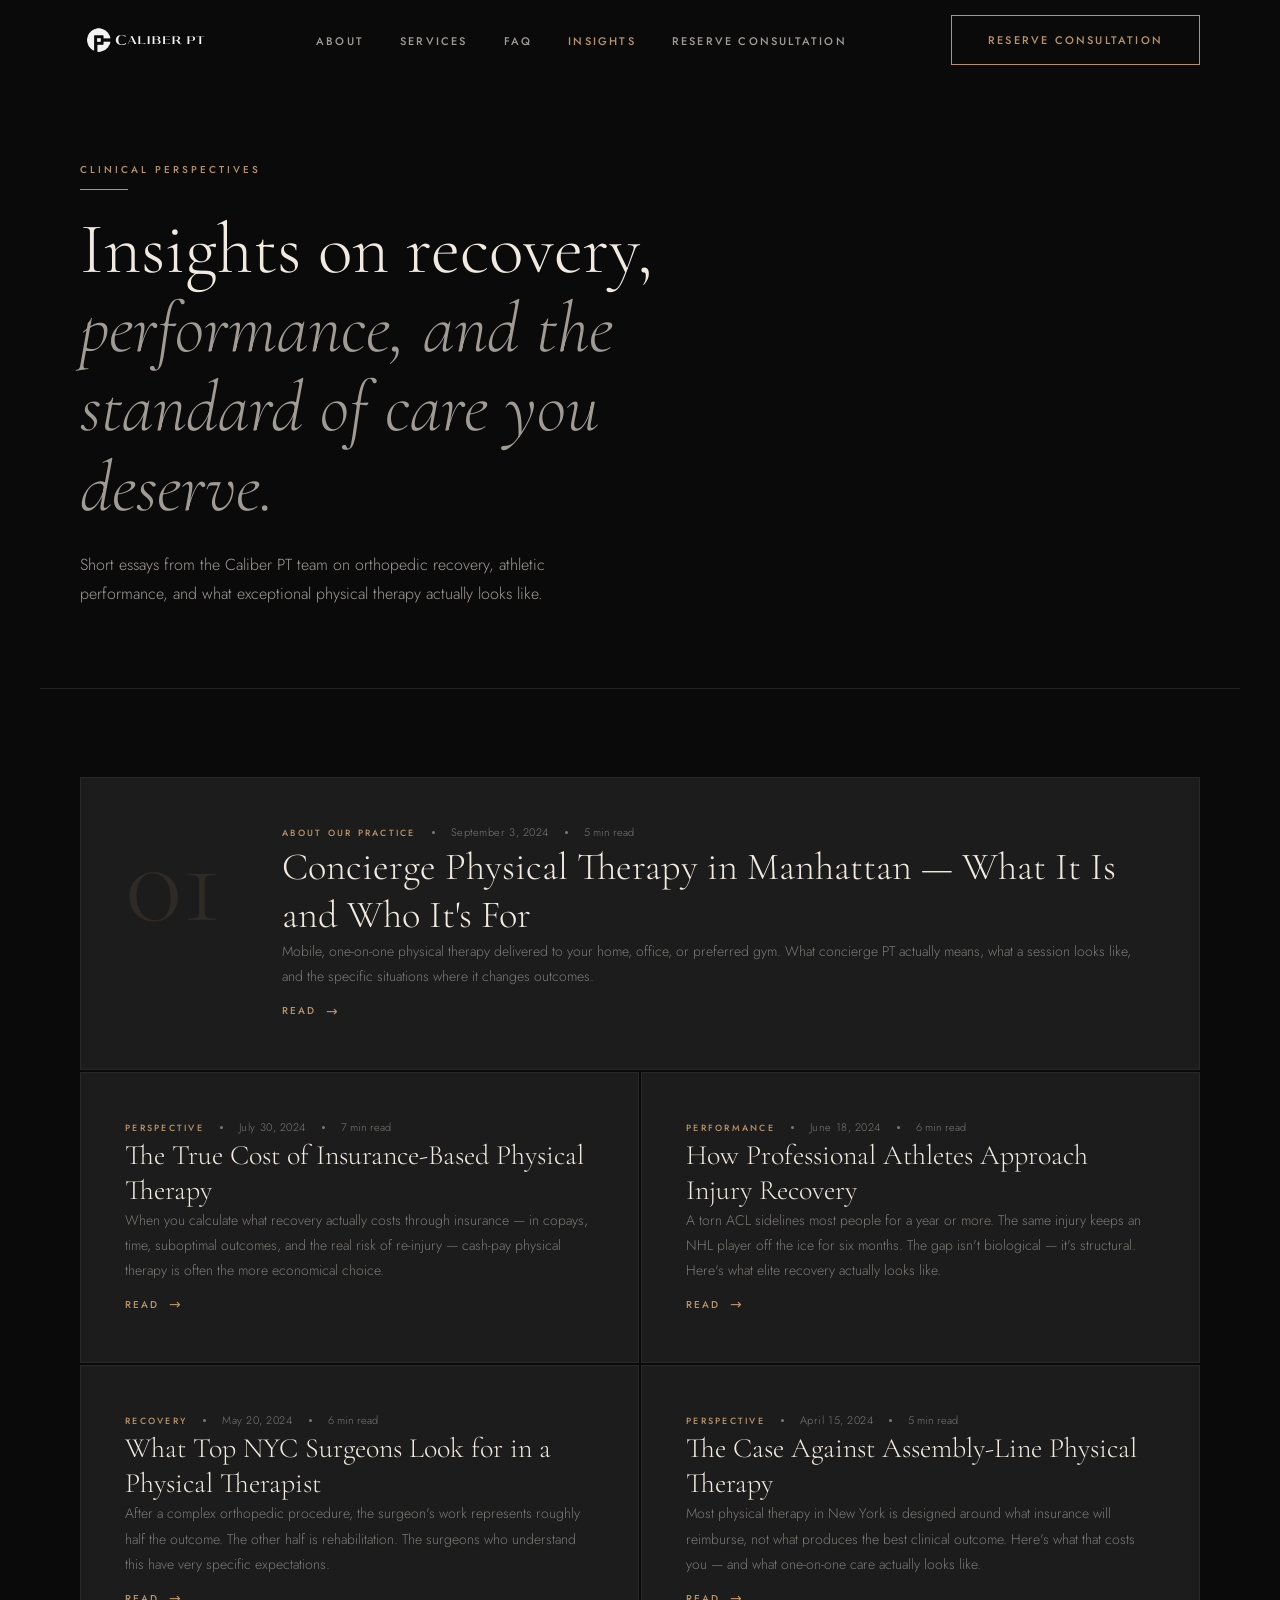
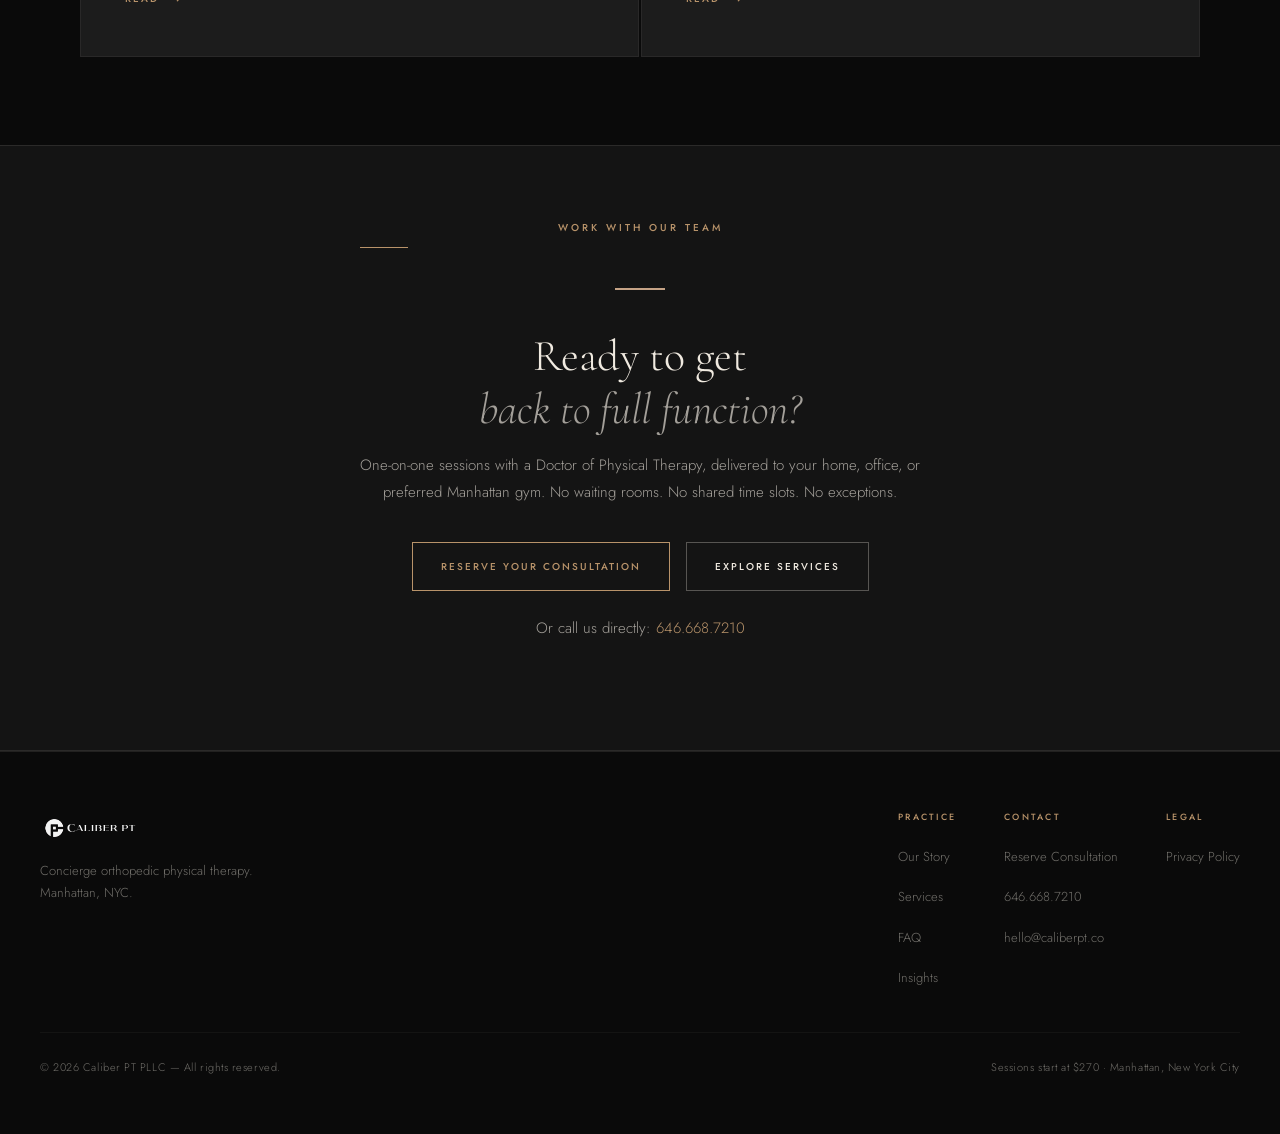
==== commit c768ab1e: "Add horizontal rule before call to action section" ====
--- a/index.html
+++ b/index.html
@@ -68,7 +68,7 @@
       Short essays from the Caliber PT team on orthopedic recovery, athletic performance,
       and what exceptional physical therapy actually looks like.
     </p>
-    <hr class="your-line-class">
+  
   </section>
 
   <section class="posts-section" aria-label="All articles">
@@ -168,7 +168,8 @@
 <section class="article-cta" aria-label="Call to action">
   <div class="article-cta-inner">
     <span class="eyebrow">Work With Our Team</span>
-    <h2>Ready to get<br><em>back to full function?</em></h2>
+<hr class="your-line-class">
+<h2>Ready to get<br><em>back to full function?</em></h2>
     <p>One-on-one sessions with a Doctor of Physical Therapy, delivered to your home, office, or preferred Manhattan gym. No waiting rooms. No shared time slots. No exceptions.</p>
     <div class="cta-btn-group">
       <a href="https://caliberpt.co/#/contact" class="btn-gold">Reserve Your Consultation</a>
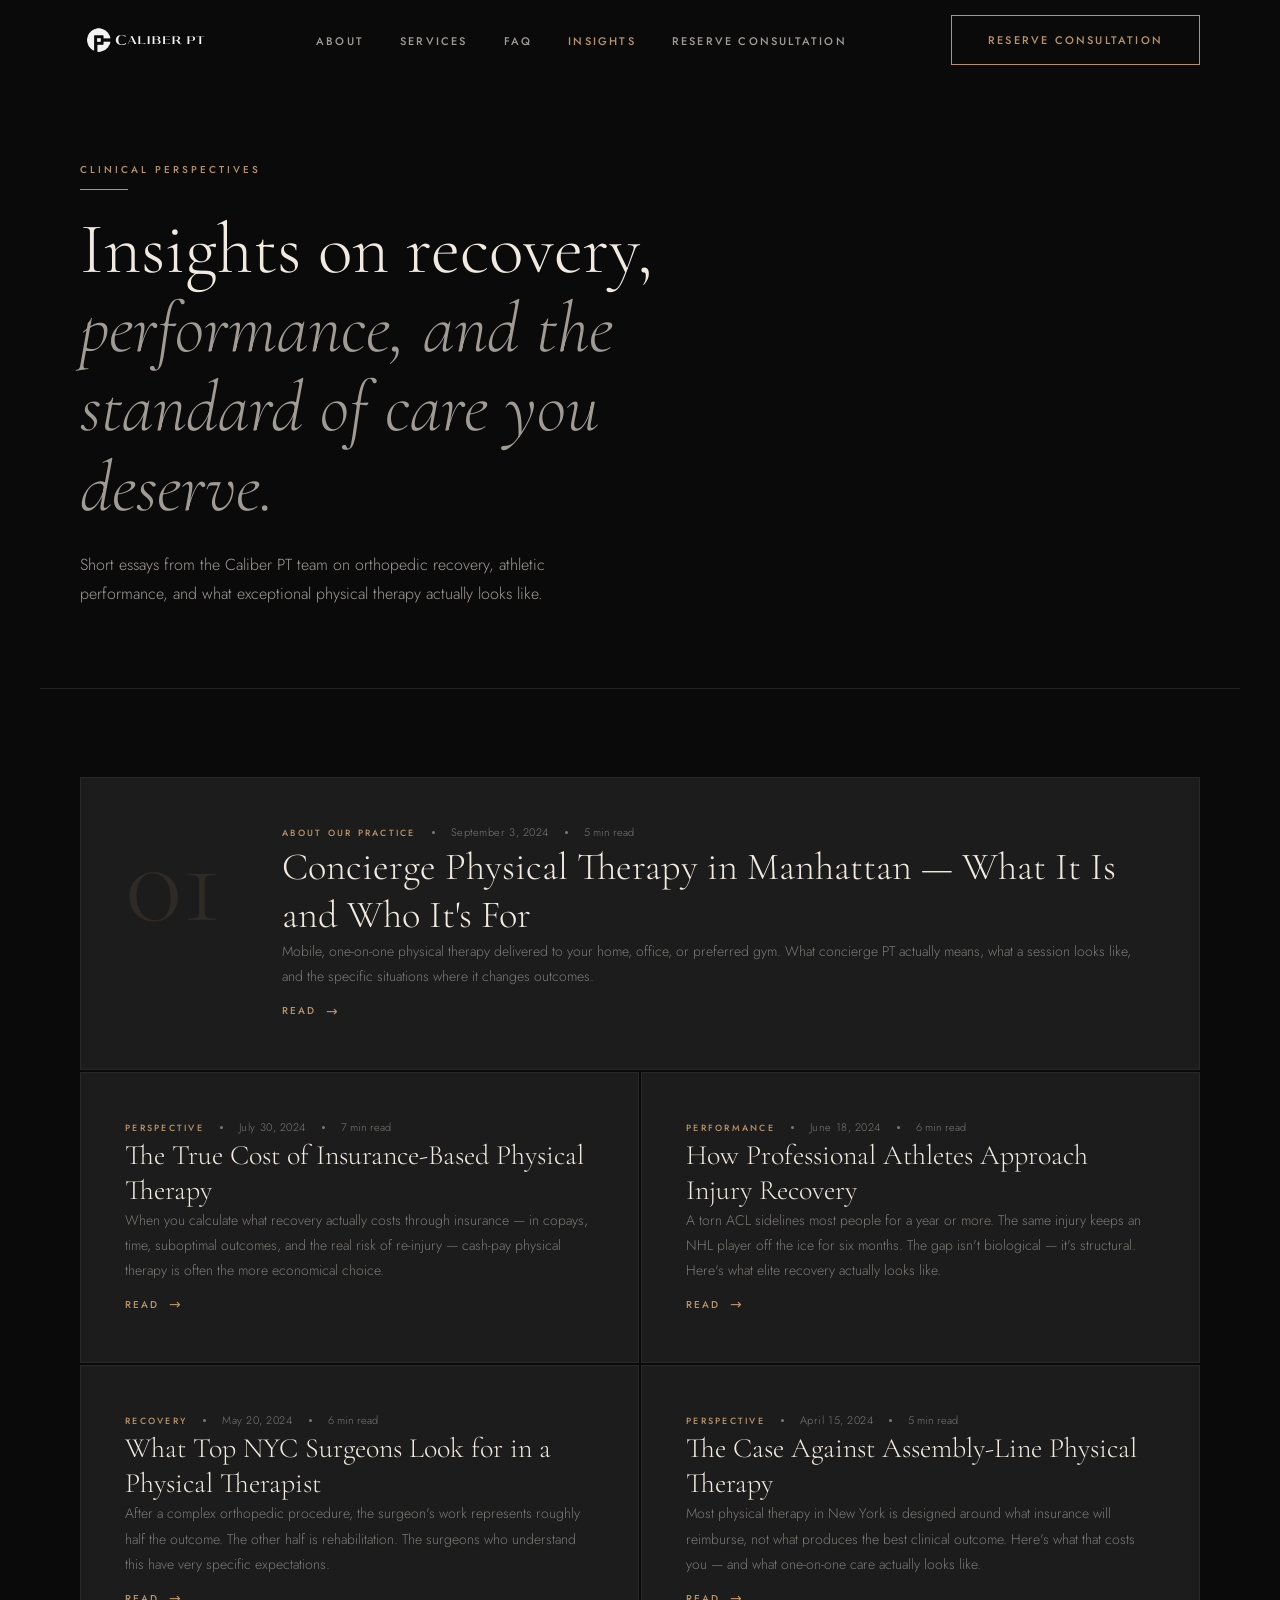
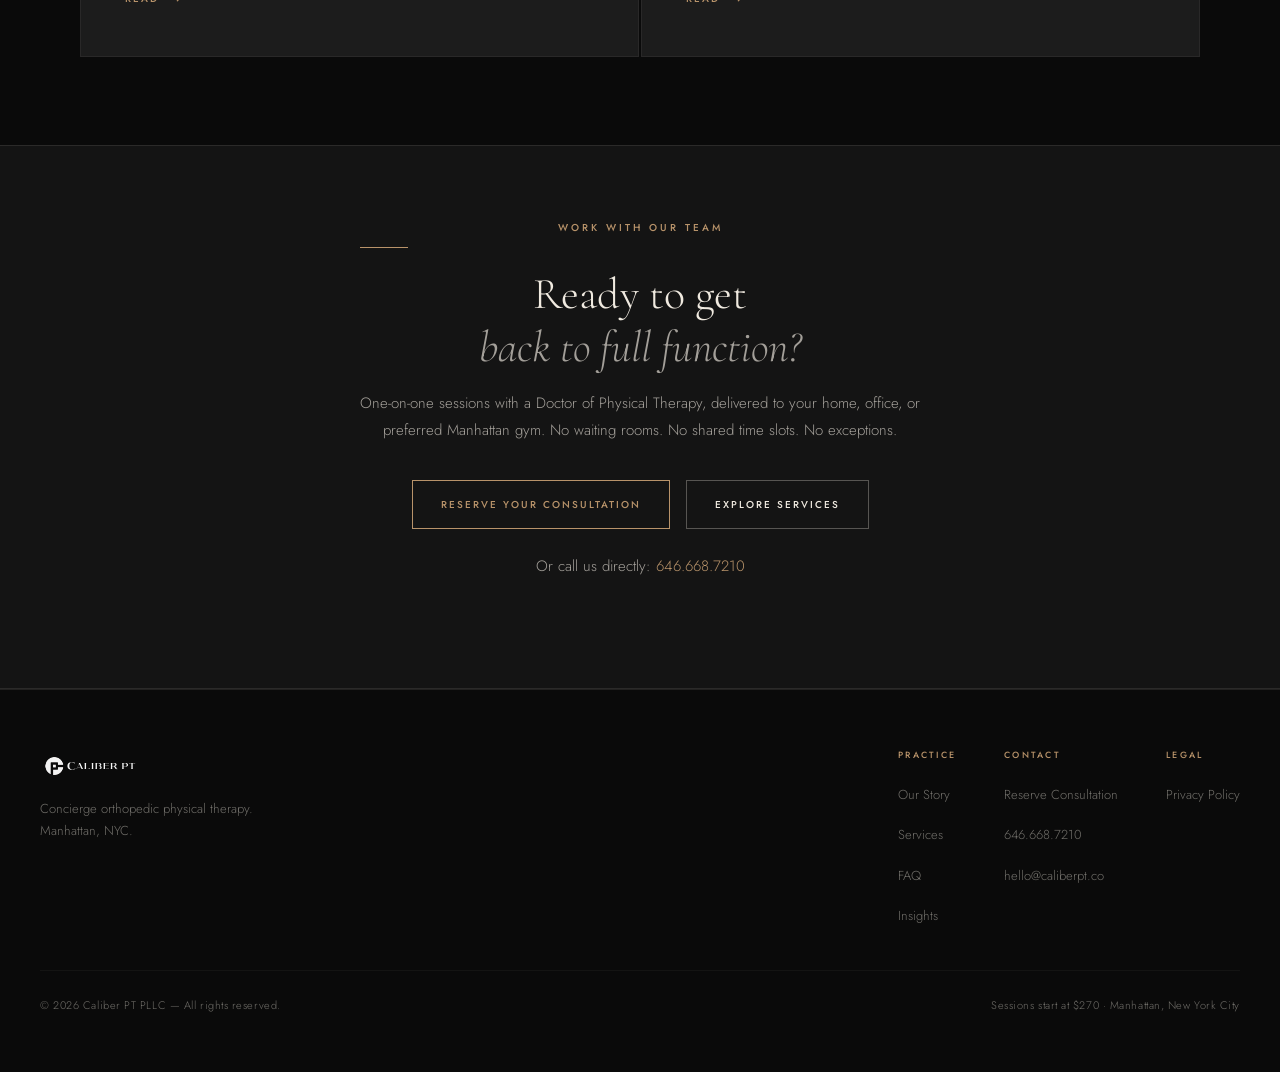
==== commit d5ffe314: "Center align article CTA inner div Updated the article call-to-action section with center alignment." ====
--- a/index.html
+++ b/index.html
@@ -166,10 +166,9 @@
 </main>
 
 <section class="article-cta" aria-label="Call to action">
-  <div class="article-cta-inner">
+  <div class="article-cta-inner" style="text-align:center;">
     <span class="eyebrow">Work With Our Team</span>
-<hr class="your-line-class">
-<h2>Ready to get<br><em>back to full function?</em></h2>
+    <h2>Ready to get<br><em>back to full function?</em></h2>
     <p>One-on-one sessions with a Doctor of Physical Therapy, delivered to your home, office, or preferred Manhattan gym. No waiting rooms. No shared time slots. No exceptions.</p>
     <div class="cta-btn-group">
       <a href="https://caliberpt.co/#/contact" class="btn-gold">Reserve Your Consultation</a>
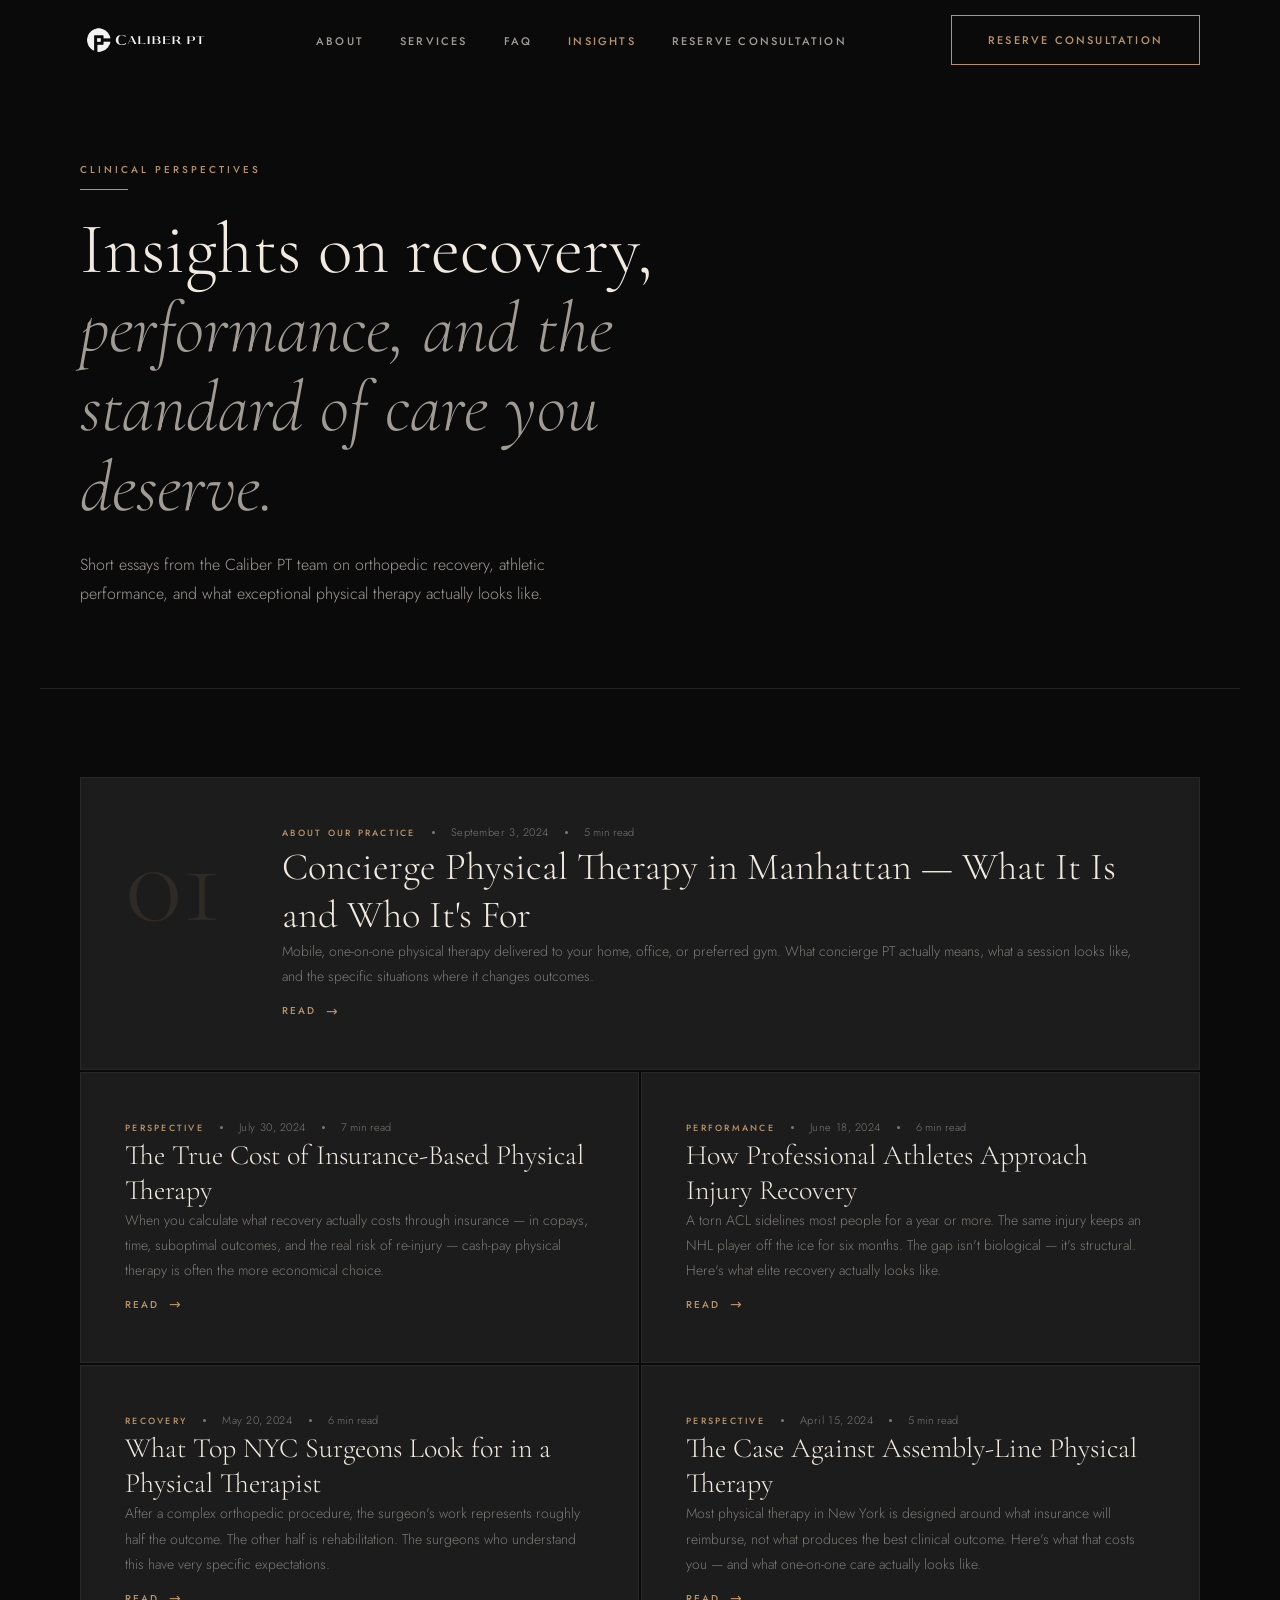
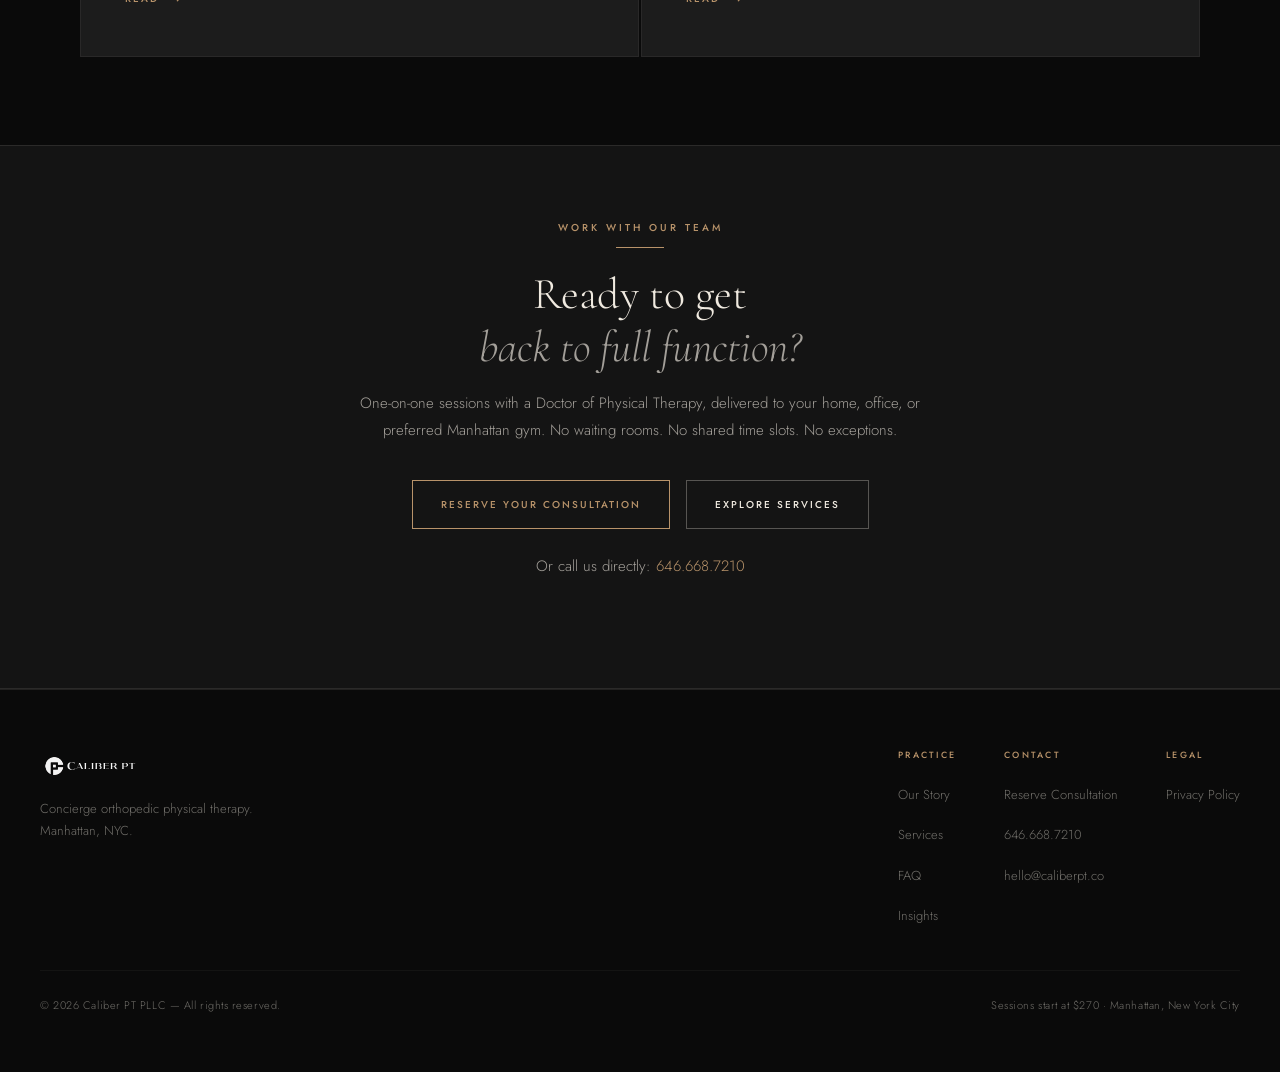
==== commit fc38e46f: "Enhance SEO with structured data and style updates Added structured data for blog posts and updated " ====
--- a/index.html
+++ b/index.html
@@ -164,7 +164,21 @@
   <script type="application/ld+json">{"@context":"https://schema.org","@type":"Blog","name":"Caliber PT Insights","url":"https://insights.caliberpt.co","description":"Clinical perspectives on orthopedic recovery and performance from Caliber PT, Manhattan's concierge physical therapy practice.","publisher":{"@type":"Organization","name":"Caliber PT PLLC","url":"https://caliberpt.co"},"blogPost":[{"@type":"BlogPosting","headline":"Concierge Physical Therapy in Manhattan — What It Is and Who It's For","url":"https://insights.caliberpt.co/blog/concierge-pt-manhattan","datePublished":"2024-09-03"},{"@type":"BlogPosting","headline":"The True Cost of Insurance-Based Physical Therapy","url":"https://insights.caliberpt.co/blog/true-cost-of-insurance-pt","datePublished":"2024-07-30"},{"@type":"BlogPosting","headline":"How Professional Athletes Approach Injury Recovery","url":"https://insights.caliberpt.co/blog/how-athletes-recover","datePublished":"2024-06-18"},{"@type":"BlogPosting","headline":"What Top NYC Surgeons Look for in a Physical Therapist","url":"https://insights.caliberpt.co/blog/what-surgeons-expect","datePublished":"2024-05-20"},{"@type":"BlogPosting","headline":"The Case Against Assembly-Line Physical Therapy","url":"https://insights.caliberpt.co/blog/assembly-line-pt","datePublished":"2024-04-15"}]}</script>
 
 </main>
-
+<style>
+  .article-cta .eyebrow {
+    display: block;
+    text-align: center;
+  }
+  .article-cta .eyebrow::after {
+    position: static;
+    display: block;
+    margin: 10px auto 0;
+    width: 48px;
+    height: 1px;
+    background: #B8936A;
+    content: '';
+  }
+</style>
 <section class="article-cta" aria-label="Call to action">
   <div class="article-cta-inner" style="text-align:center;">
     <span class="eyebrow">Work With Our Team</span>
